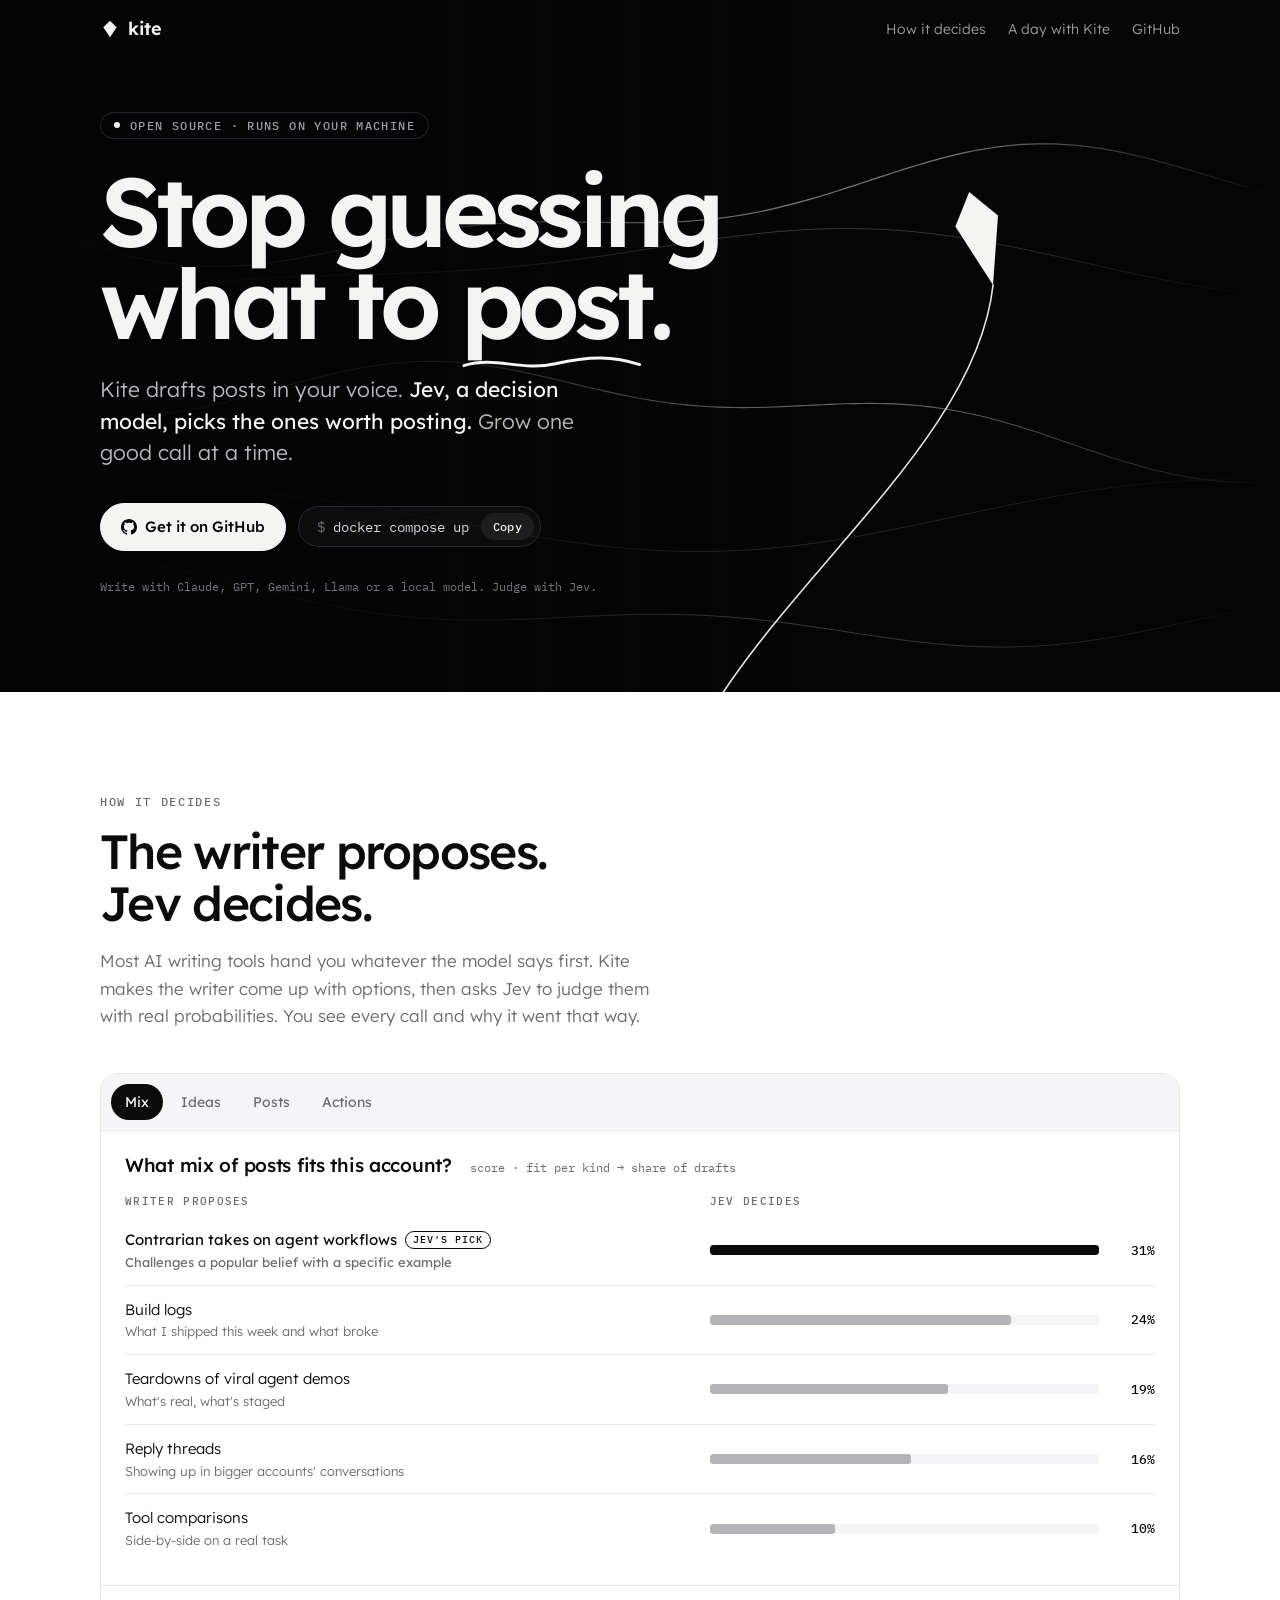
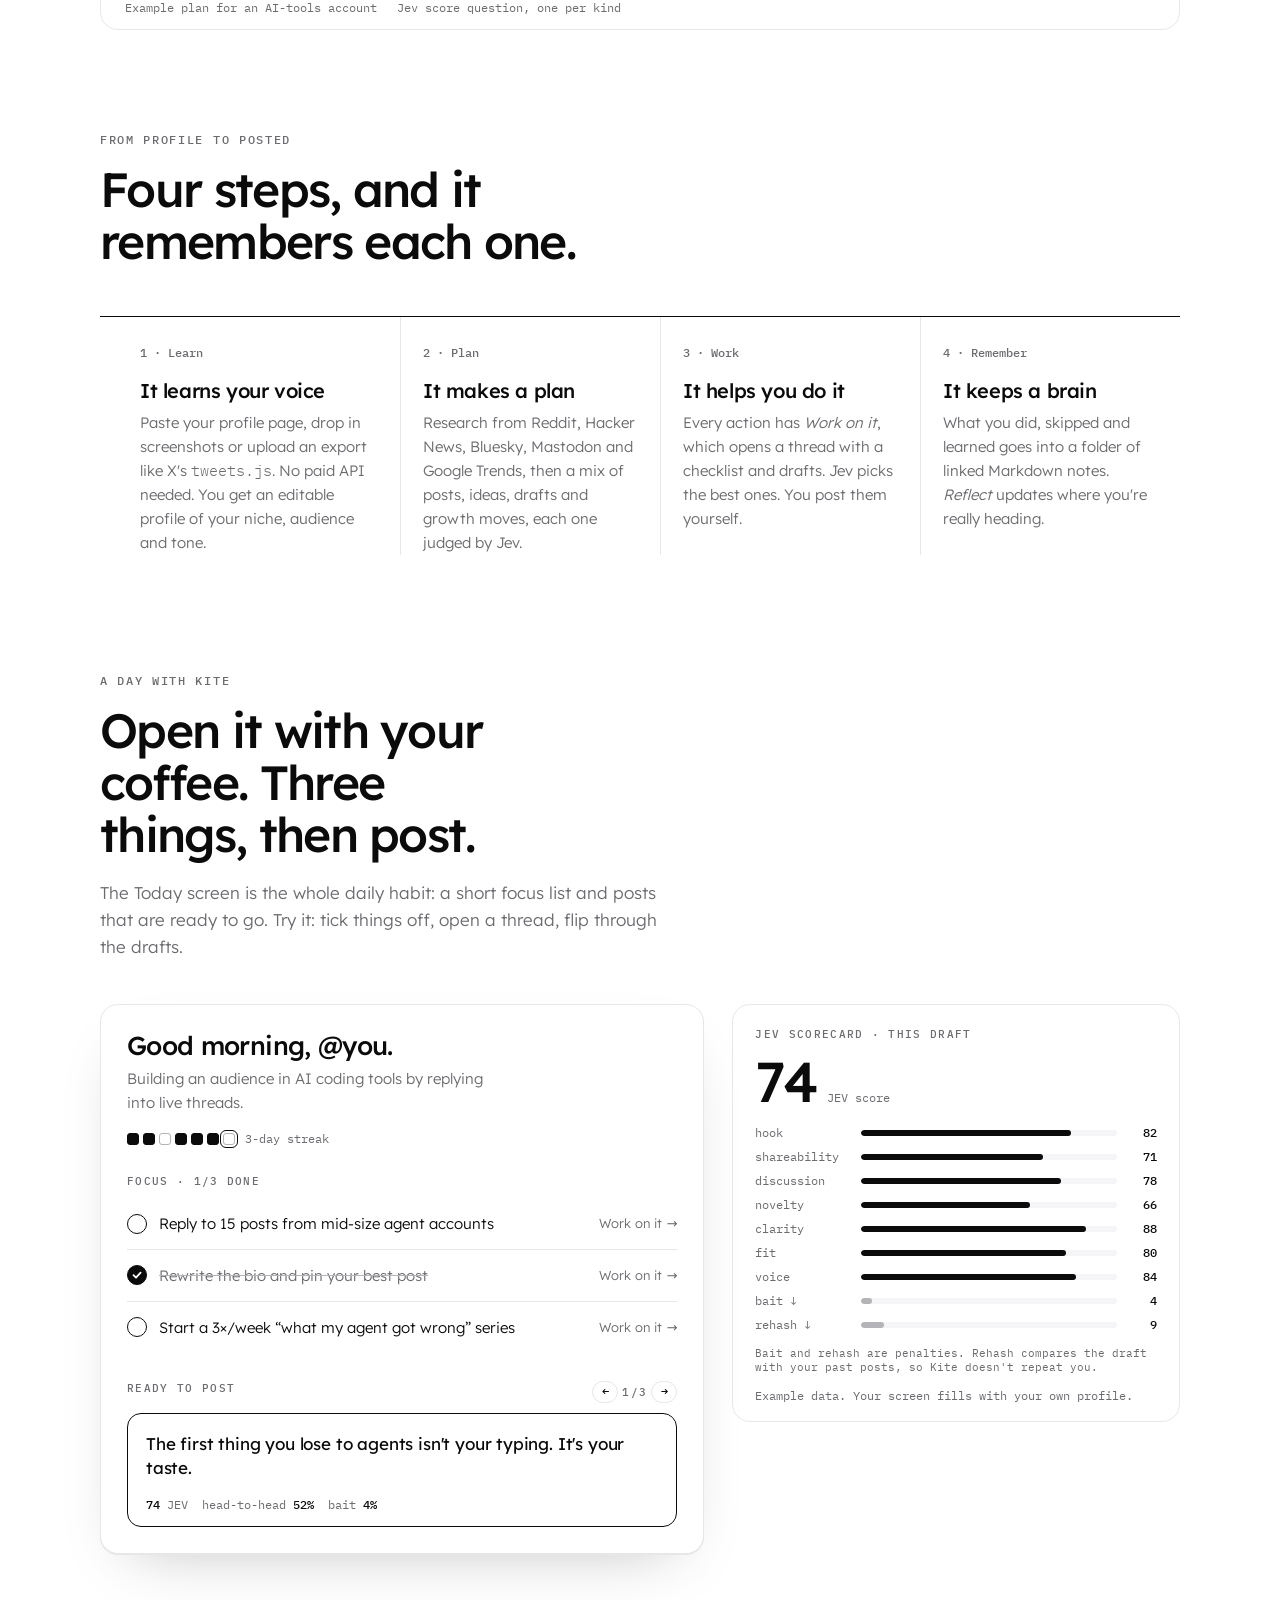
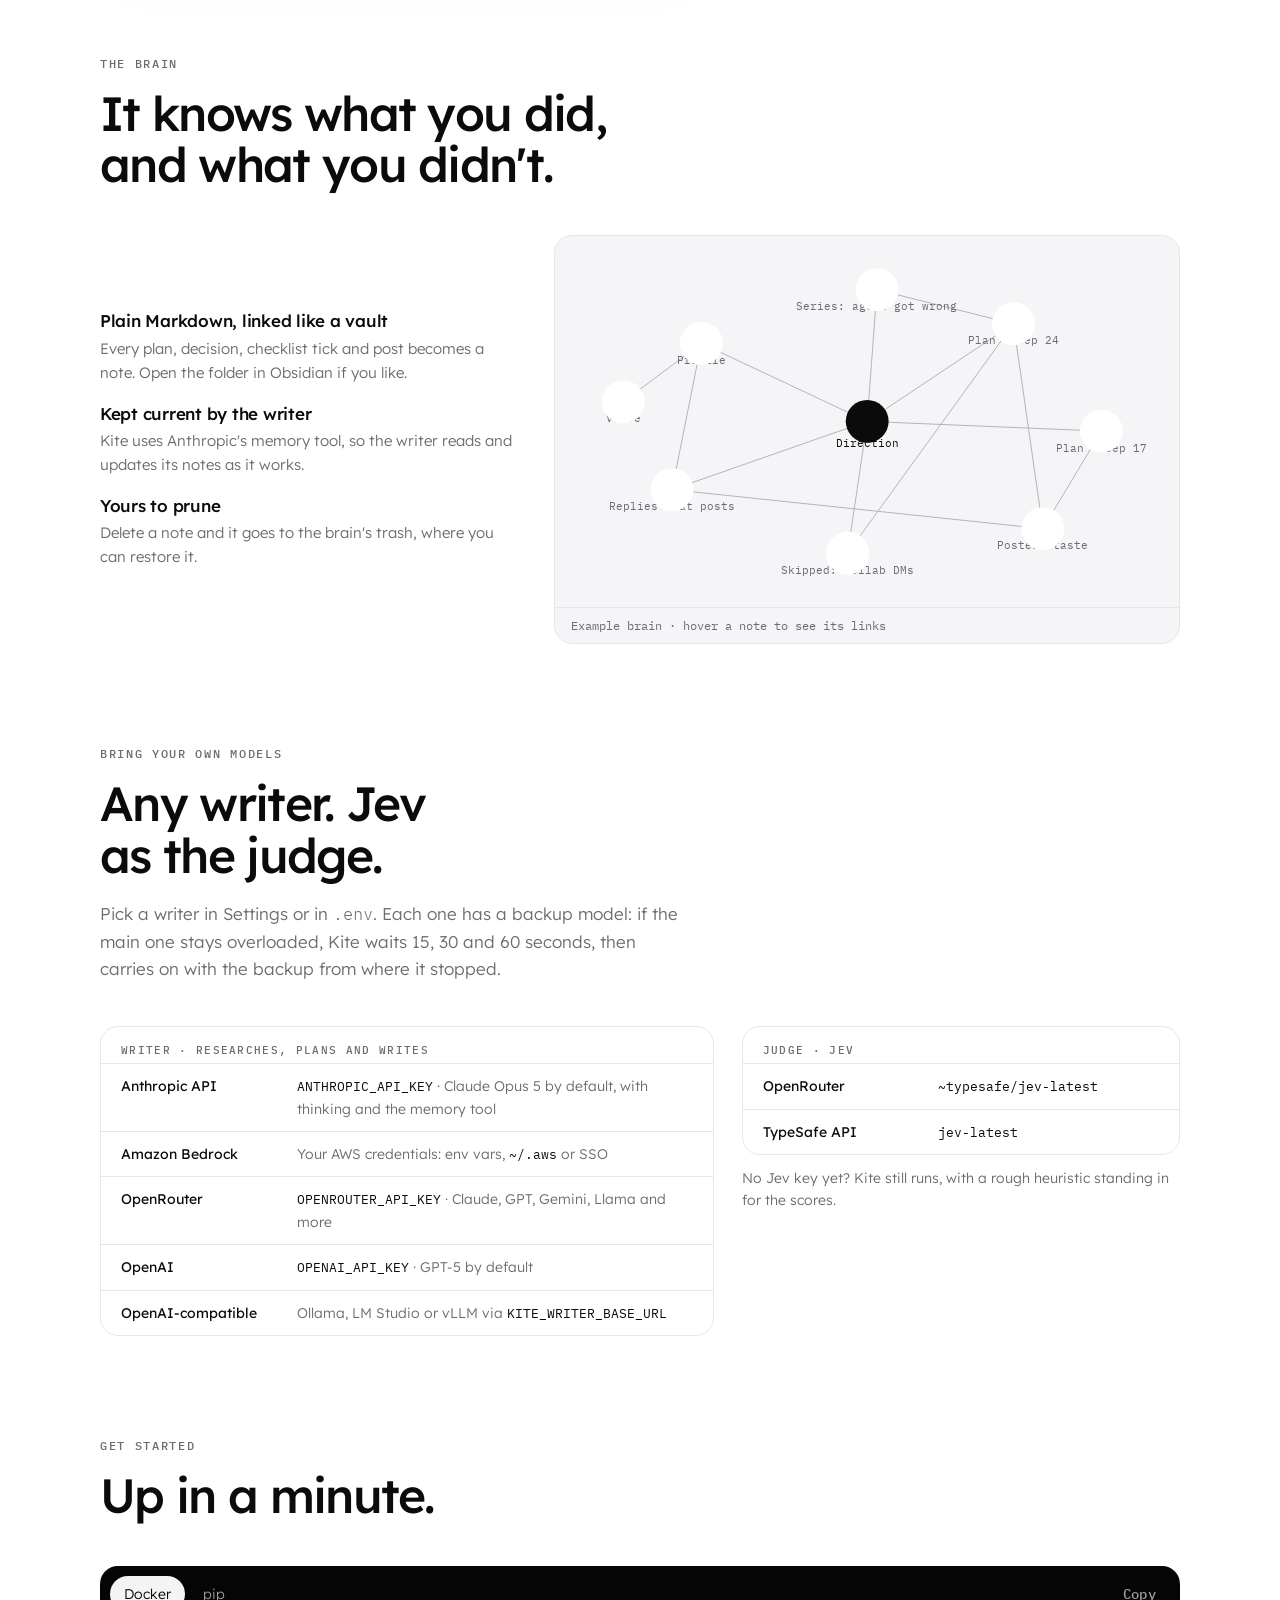
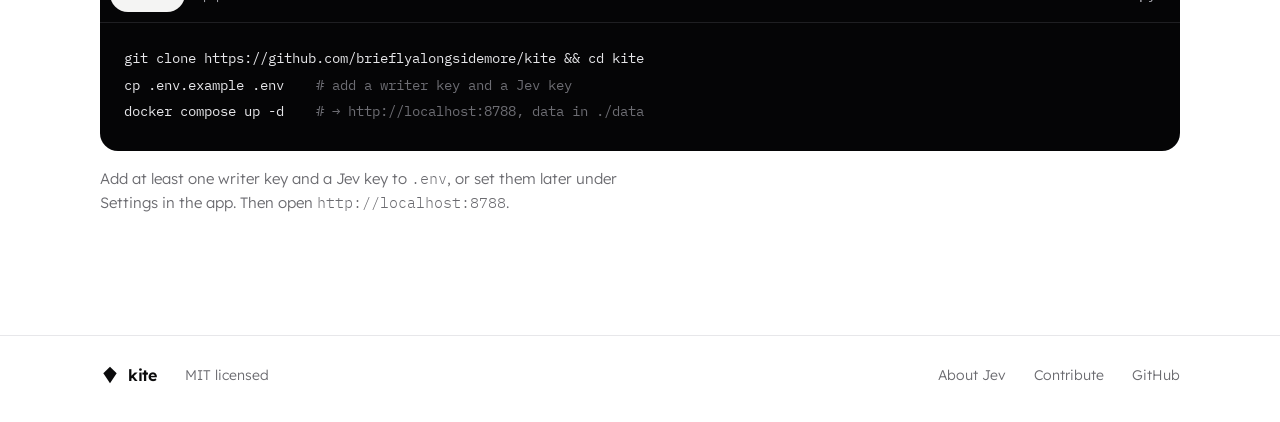
==== docs/index.html @ 03371583 "Add landing page for GitHub Pages Single static page in docs/ (served from main /docs): hero, a demo" ====
<!doctype html>
<html lang="en">
<head>
<meta charset="utf-8">
<meta name="viewport" content="width=device-width, initial-scale=1, viewport-fit=cover">
<title>Kite</title>
<meta name="description" content="A local copilot for growing on social media. An LLM writes; Jev, TypeSafe's decision model, makes the calls.">
<meta property="og:title" content="Kite">
<meta property="og:description" content="Grow on social, one good call at a time. Open source, runs on your machine.">
<meta property="og:image" content="https://brieflyalongsidemore.github.io/kite/social-preview.png">
<meta property="og:url" content="https://brieflyalongsidemore.github.io/kite/">
<meta name="twitter:card" content="summary_large_image">
<link rel="icon" href="data:image/svg+xml,%3Csvg xmlns='http://www.w3.org/2000/svg' viewBox='0 0 24 24'%3E%3Cpath d='M12 2 20 10 12 22 4 10Z' fill='black'/%3E%3C/svg%3E">
<link rel="preconnect" href="https://fonts.googleapis.com">
<link rel="preconnect" href="https://fonts.gstatic.com" crossorigin>
<link rel="stylesheet" href="https://fonts.googleapis.com/css2?family=Lexend:wght@300;400;500;600&family=IBM+Plex+Mono:wght@400;500&display=swap">
<style>
:root {
  color-scheme: light;
  --bg: #ffffff; --fg: #0b0b0c; --dim: #6b6b70; --faint: #b3b3b8; --soft: #e7e7ea; --wash: #f5f5f7;
  --ink: #050506; --paper: #f4f4f3; --paper-dim: #9d9da3;
  --display: "Lexend", ui-sans-serif, system-ui, -apple-system, "Segoe UI", sans-serif;
  --body: "Lexend", ui-sans-serif, system-ui, -apple-system, "Segoe UI", sans-serif;
  --mono: "IBM Plex Mono", ui-monospace, "SF Mono", Menlo, Consolas, monospace;
  --wrap: 1120px;
}
@media (prefers-color-scheme: dark) {
  :root:not([data-theme="light"]) { color-scheme: dark; --bg: #0b0b0c; --fg: #f3f3f2; --dim: #9b9ba0; --faint: #55555a; --soft: #232326; --wash: #141416; }
}
:root[data-theme="dark"] { color-scheme: dark; --bg: #0b0b0c; --fg: #f3f3f2; --dim: #9b9ba0; --faint: #55555a; --soft: #232326; --wash: #141416; }

* { box-sizing: border-box; }
html { scroll-behavior: smooth; }
body { margin: 0; background: var(--bg); color: var(--fg); font: 300 16px/1.6 var(--body); -webkit-font-smoothing: antialiased; }
img { max-width: 100%; }
a { color: inherit; }
button { font: inherit; color: inherit; }
::selection { background: var(--fg); color: var(--bg); }
:focus-visible { outline: 2px solid currentColor; outline-offset: 3px; border-radius: 4px; }
.wrap { max-width: var(--wrap); margin: 0 auto; padding-inline: 20px; }
.mono { font-family: var(--mono); }

/* ---------- hero (always ink, like the banner) ---------- */
.hero { position: relative; background: var(--ink); color: var(--paper); overflow: hidden; isolation: isolate; }
.hero canvas { position: absolute; inset: 0; width: 100%; height: 100%; z-index: -1; }
.nav { display: flex; align-items: center; gap: 24px; padding-block: calc(18px + env(safe-area-inset-top, 0px)) 18px; }
.mark { display: inline-flex; align-items: center; gap: 8px; font: 600 18px/1 var(--display); letter-spacing: -0.02em; text-decoration: none; }
.mark svg { width: 20px; height: 20px; }
.nav-links { display: flex; gap: 22px; margin-left: auto; font-size: 14px; }
.nav-links a { text-decoration: none; color: var(--paper-dim); transition: color .15s; }
.nav-links a:hover { color: var(--paper); }
.hero-grid { max-width: 700px; padding-block: 52px 96px; }
.kicker { display: inline-flex; align-items: center; gap: 10px; font: 500 11.5px/1 var(--mono); letter-spacing: .12em; text-transform: uppercase; color: var(--paper-dim); border: 1px solid #27272b; border-radius: 999px; padding: 7px 13px; }
.kicker i { width: 6px; height: 6px; border-radius: 50%; background: var(--paper); }
.headline { font: 600 clamp(54px, 7.6vw, 104px)/0.94 var(--display); letter-spacing: -0.052em; margin: 26px 0 0; text-wrap: balance; }
.headline em { font-style: normal; position: relative; white-space: nowrap; }
.headline em svg { position: absolute; left: 0; bottom: -0.1em; width: calc(100% - .28em); height: .2em; overflow: visible; }
.headline em path { fill: none; stroke: var(--paper); stroke-width: 3; stroke-linecap: round; stroke-dasharray: 1; stroke-dashoffset: 1; animation: draw 1.1s .5s cubic-bezier(.6,0,.2,1) forwards; }
@keyframes draw { to { stroke-dashoffset: 0; } }
.sub { font: 300 clamp(18px, 2vw, 21px)/1.5 var(--display); color: #b9b9be; max-width: 40ch; margin: 26px 0 0; }
.sub b { color: var(--paper); font-weight: 400; }
.proof { margin: 26px 0 0; font: 400 12px/1.6 var(--mono); color: #75757b; }

.actions { display: flex; flex-wrap: wrap; gap: 12px; margin-top: 34px; align-items: center; }
.pill { display: inline-flex; align-items: center; gap: 8px; border-radius: 999px; padding: 11px 20px; font-weight: 500; font-size: 15px; text-decoration: none; border: 1px solid var(--paper); background: var(--paper); color: var(--ink); transition: transform .12s; }
.pill:hover { transform: translateY(-1px); }
.pill svg { width: 16px; height: 16px; }
.cmd { display: inline-flex; align-items: center; gap: 12px; border: 1px solid #2c2c30; border-radius: 999px; padding: 6px 6px 6px 18px; font: 400 14px var(--mono); color: #d8d8dc; background: rgba(255,255,255,.03); }
.cmd b { color: #6f6f75; font-weight: 400; }
.copy { border: 0; border-radius: 999px; padding: 6px 12px; font: 500 12px var(--mono); cursor: pointer; background: #1d1d20; color: var(--paper); letter-spacing: .02em; }
.copy:hover { background: #2a2a2e; }

/* ---------- sections ---------- */
section.s { padding-block: 104px 0; }
.eyebrow { font: 500 12px/1 var(--mono); text-transform: uppercase; letter-spacing: .14em; color: var(--dim); margin: 0 0 18px; }
h2 { font: 500 clamp(30px, 4.4vw, 48px)/1.08 var(--display); letter-spacing: -0.035em; margin: 0; text-wrap: balance; max-width: 18ch; }
.intro { color: var(--dim); max-width: 58ch; margin: 18px 0 0; font-size: 17px; }

/* engine: writer proposes / jev decides */
.engine { margin-top: 44px; border: 1px solid var(--soft); border-radius: 18px; overflow: hidden; }
.steps { display: flex; gap: 4px; padding: 10px; border-bottom: 1px solid var(--soft); flex-wrap: wrap; background: var(--wash); }
.steps button { border: 0; background: none; padding: 7px 14px; border-radius: 999px; cursor: pointer; color: var(--dim); font-size: 14px; font-weight: 400; }
.steps button:hover { color: var(--fg); }
.steps button[aria-selected="true"] { background: var(--fg); color: var(--bg); }
.engine-body { display: grid; grid-template-columns: 1fr; }
.engine-q { padding: 22px 24px 4px; display: flex; flex-wrap: wrap; gap: 8px 18px; align-items: baseline; }
.engine-q strong { font: 500 19px/1.3 var(--display); letter-spacing: -0.015em; }
.engine-q span { font: 400 12px var(--mono); color: var(--dim); }
.cols { display: grid; grid-template-columns: minmax(0, 1.25fr) minmax(0, 1fr); gap: 0 28px; padding: 12px 24px 8px; font: 500 11px var(--mono); text-transform: uppercase; letter-spacing: .12em; color: var(--dim); }
.rows { padding: 0 24px 22px; }
.r { display: grid; grid-template-columns: minmax(0, 1.25fr) minmax(0, 1fr); gap: 6px 28px; align-items: center; padding: 13px 0; border-top: 1px solid var(--soft); }
.r:first-child { border-top: 0; }
.r .t { font-size: 15px; line-height: 1.45; }
.r .t small { display: block; color: var(--dim); font-size: 13px; margin-top: 2px; }
.bar { display: flex; align-items: center; gap: 12px; }
.track { flex: 1; height: 10px; border-radius: 3px; background: var(--wash); position: relative; overflow: hidden; }
.fill { position: absolute; inset: 0 auto 0 0; border-radius: 3px; background: var(--faint); transition: width .7s cubic-bezier(.2,.8,.2,1); }
.r.top .fill { background: var(--fg); }
.r.top .t { font-weight: 400; }
.pct { font: 500 13px var(--mono); width: 44px; text-align: right; font-variant-numeric: tabular-nums; }
.pick { display: inline-block; font: 500 10px/1 var(--mono); letter-spacing: .1em; text-transform: uppercase; border: 1px solid var(--fg); border-radius: 999px; padding: 3px 7px; margin-left: 8px; vertical-align: 2px; }
.engine-foot { padding: 14px 24px; border-top: 1px solid var(--soft); font: 400 12px var(--mono); color: var(--dim); display: flex; flex-wrap: wrap; gap: 6px 20px; }

/* how it works */
.how { margin-top: 48px; display: grid; grid-template-columns: repeat(4, minmax(0, 1fr)); gap: 0; border-top: 1px solid var(--fg); }
.how li { list-style: none; padding: 22px 22px 0 0; }
.how li + li { padding-left: 22px; border-left: 1px solid var(--soft); }
.how .n { font: 500 12px var(--mono); color: var(--dim); }
.how h3 { font: 500 20px/1.25 var(--display); letter-spacing: -0.02em; margin: 14px 0 8px; }
.how p { margin: 0; color: var(--dim); font-size: 15px; }
.how ol { padding: 0; margin: 0; display: contents; }

/* today demo */
.demo-grid { margin-top: 44px; display: grid; grid-template-columns: minmax(0, 1.35fr) minmax(0, 1fr); gap: 28px; align-items: start; }
.app { border: 1px solid var(--soft); border-radius: 18px; padding: 26px; background: var(--bg); box-shadow: 0 1px 0 var(--soft), 0 24px 60px -32px rgba(0,0,0,.28); }
.app-top { display: flex; justify-content: space-between; align-items: flex-start; gap: 16px; flex-wrap: wrap; }
.app h3 { font: 500 26px/1.15 var(--display); letter-spacing: -0.025em; margin: 0; }
.app .dir { color: var(--dim); margin: 6px 0 0; font-size: 15px; max-width: 42ch; }
.streak { display: flex; align-items: center; gap: 10px; font: 400 12px var(--mono); color: var(--dim); }
.days { display: flex; gap: 4px; }
.days i { width: 12px; height: 12px; border-radius: 3px; border: 1px solid var(--faint); display: block; transition: background .3s, border-color .3s; }
.days i.on { background: var(--fg); border-color: var(--fg); }
.days i.today { outline: 1px solid var(--fg); outline-offset: 2px; }
.label { font: 500 11px var(--mono); text-transform: uppercase; letter-spacing: .12em; color: var(--dim); margin: 28px 0 10px; display: flex; justify-content: space-between; gap: 12px; }
.focus { list-style: none; margin: 0; padding: 0; }
.focus li { border-top: 1px solid var(--soft); }
.focus li:first-child { border-top: 0; }
.fi { display: flex; align-items: center; gap: 12px; padding: 11px 0; }
.check { width: 20px; height: 20px; border-radius: 50%; border: 1.5px solid var(--fg); background: none; cursor: pointer; flex: none; display: grid; place-items: center; padding: 0; }
.check svg { width: 12px; height: 12px; opacity: 0; }
li.done .check { background: var(--fg); }
li.done .check svg { opacity: 1; color: var(--bg); }
li.done .ft { color: var(--dim); text-decoration: line-through; text-decoration-color: var(--faint); }
.ft { flex: 1; font-size: 15px; line-height: 1.4; }
.work { border: 0; background: none; color: var(--dim); font-size: 13px; cursor: pointer; white-space: nowrap; padding: 4px 0; }
.work:hover { color: var(--fg); }
.thread { margin: 0 0 14px 32px; padding: 14px 16px; background: var(--wash); border-radius: 12px; font-size: 14px; }
.thread p { margin: 0 0 8px; color: var(--dim); }
.thread ol { margin: 0; padding-left: 18px; }
.thread li { border: 0; padding: 2px 0; }
.post { border: 1px solid var(--fg); border-radius: 14px; padding: 18px 18px 14px; }
.post p { margin: 0; font: 400 17px/1.45 var(--display); letter-spacing: -0.01em; min-height: 3em; }
.post .meta { margin-top: 14px; font: 400 12px var(--mono); color: var(--dim); display: flex; flex-wrap: wrap; gap: 4px 14px; }
.post .meta b { color: var(--fg); font-weight: 500; }
.pager { display: inline-flex; align-items: center; gap: 4px; }
.pager button { border: 1px solid var(--soft); background: none; border-radius: 999px; width: 26px; height: 22px; cursor: pointer; font-size: 12px; line-height: 1; color: var(--fg); }
.pager button:hover { border-color: var(--fg); }

.scorecard { border: 1px solid var(--soft); border-radius: 18px; padding: 22px 22px 18px; }
.scorecard h4 { margin: 0; font: 500 11px var(--mono); text-transform: uppercase; letter-spacing: .12em; color: var(--dim); }
.big { display: flex; align-items: baseline; gap: 10px; margin: 12px 0 4px; }
.big strong { font: 500 56px/1 var(--display); letter-spacing: -0.04em; font-variant-numeric: tabular-nums; }
.big span { font: 400 12px var(--mono); color: var(--dim); }
.metrics { list-style: none; margin: 16px 0 0; padding: 0; display: grid; gap: 9px; }
.metrics li { display: grid; grid-template-columns: 96px minmax(0, 1fr) 30px; gap: 10px; align-items: center; font: 400 12px var(--mono); }
.metrics li span:first-child { color: var(--dim); }
.metrics .track { height: 6px; }
.metrics .fill { background: var(--fg); }
.metrics li.inv .fill { background: var(--faint); }
.metrics li b { font-weight: 500; text-align: right; font-variant-numeric: tabular-nums; }
.note { font: 400 11px var(--mono); color: var(--dim); margin: 14px 0 0; }
.example { font: 400 12px var(--mono); color: var(--dim); margin: 14px 0 0; }

/* brain */
.brain { margin-top: 44px; display: grid; grid-template-columns: minmax(0, 1fr) minmax(0, 1.5fr); gap: 36px; align-items: center; }
.brain dl { margin: 0; display: grid; gap: 18px; }
.brain dt { font: 500 17px/1.3 var(--display); letter-spacing: -0.015em; }
.brain dd { margin: 4px 0 0; color: var(--dim); font-size: 15px; }
.graph { border: 1px solid var(--soft); border-radius: 18px; background: var(--wash); overflow: hidden; }
.graph svg { display: block; width: 100%; height: auto; }
.graph line { stroke: var(--faint); stroke-width: 1; transition: stroke .2s; }
.graph line.hot { stroke: var(--fg); }
.graph circle { fill: var(--bg); stroke: var(--fg); stroke-width: 1.5; transition: fill .2s; }
.graph g.node { cursor: default; }
.graph g.node.core circle { fill: var(--fg); }
.graph g.node.hot circle { fill: var(--fg); }
.graph text { fill: var(--dim); font: 400 11px var(--mono); transition: fill .2s; }
.graph g.node.hot text, .graph g.node.core text { fill: var(--fg); }
.graph-cap { padding: 10px 16px; border-top: 1px solid var(--soft); font: 400 12px var(--mono); color: var(--dim); }

/* providers */
.prov { margin-top: 44px; display: grid; grid-template-columns: minmax(0, 1.4fr) minmax(0, 1fr); gap: 28px; }
.table { border: 1px solid var(--soft); border-radius: 18px; overflow-x: auto; }
.table table { width: 100%; border-collapse: collapse; font-size: 14px; min-width: 460px; }
.table caption { text-align: left; padding: 16px 20px 6px; font: 500 11px var(--mono); text-transform: uppercase; letter-spacing: .12em; color: var(--dim); }
.table th, .table td { text-align: left; padding: 11px 20px; border-top: 1px solid var(--soft); vertical-align: top; }
.table th { font-weight: 400; white-space: nowrap; }
.table td { color: var(--dim); }
.table code { font: 400 12.5px var(--mono); color: var(--fg); }
.fallback { margin: 12px 0 0; color: var(--dim); font-size: 14px; }


/* start */
.start { margin-top: 44px; border-radius: 18px; background: var(--ink); color: var(--paper); overflow: hidden; }
.start-tabs { display: flex; gap: 4px; padding: 10px; border-bottom: 1px solid #1f1f22; }
.start-tabs button { border: 0; background: none; color: var(--paper-dim); padding: 7px 14px; border-radius: 999px; cursor: pointer; font-size: 14px; }
.start-tabs button[aria-selected="true"] { background: var(--paper); color: var(--ink); }
.start-tabs .copy { margin-left: auto; }
.start pre { margin: 0; padding: 22px 24px 26px; overflow-x: auto; font: 400 14px/1.9 var(--mono); color: #e6e6e9; }
.start pre .c { color: #6d6d73; }
.start-note { margin: 16px 0 0; color: var(--dim); font-size: 15px; max-width: 62ch; }

footer { margin-top: 120px; border-top: 1px solid var(--soft); }
.foot { display: flex; flex-wrap: wrap; gap: 12px 28px; align-items: center; padding-block: 28px calc(36px + env(safe-area-inset-bottom, 0px)); font-size: 14px; color: var(--dim); }
.foot .mark { color: var(--fg); font-size: 16px; }
.foot a { text-decoration: none; }
.foot a:hover { color: var(--fg); }
.foot .sp { flex: 1; }

@media (max-width: 900px) {
  .demo-grid, .brain, .prov { grid-template-columns: 1fr; }
  .how { grid-template-columns: 1fr 1fr; }
  .how li:nth-child(3) { padding-left: 0; border-left: 0; }
  .how li { padding-bottom: 22px; }
}
@media (max-width: 640px) {
  .kicker { font-size: 10.5px; letter-spacing: .1em; }
  .nav-links a:not(.gh) { display: none; }
  .hero-grid { padding-block: 36px 64px; }
  section.s { padding-block: 80px 0; }
  .how { grid-template-columns: 1fr; }
  .how li + li { padding-left: 0; border-left: 0; border-top: 1px solid var(--soft); }
  .how li { padding: 20px 0; }
  .cols { display: none; }
  .r { grid-template-columns: 1fr; }
  .engine-q, .rows { padding-inline: 18px; }
  .app { padding: 20px; }
  .thread { margin-left: 0; }
  .cmd { font-size: 13px; }
}
@media (prefers-reduced-motion: reduce) {
  html { scroll-behavior: auto; }
  .fill, .days i, .pill { transition: none; }
  .headline em path { animation: none; stroke-dashoffset: 0; }
}
</style>
</head>
<body>

<header class="hero">
  <canvas id="wind" aria-hidden="true"></canvas>
  <div class="wrap">
    <nav class="nav" aria-label="Site">
      <a class="mark" href="#top" id="top">
        <svg viewBox="0 0 24 24" aria-hidden="true"><path d="M12 2 20 10 12 22 4 10Z" fill="currentColor"/></svg>kite
      </a>
      <div class="nav-links">
        <a href="#engine">How it decides</a>
        <a href="#today">A day with Kite</a>
        <a class="gh" href="https://github.com/brieflyalongsidemore/kite">GitHub</a>
      </div>
    </nav>
    <div class="hero-grid">
    <div class="hero-copy">
      <span class="kicker"><i></i>Open source · runs on your machine</span>
      <h1 class="headline">Stop guessing what to <em>post.<svg viewBox="0 0 200 20" preserveAspectRatio="none" aria-hidden="true"><path pathLength="1" d="M3 13 C 38 3, 66 19, 104 11 S 168 3, 197 12"/></svg></em></h1>
      <p class="sub">Kite drafts posts in your voice. <b>Jev, a decision model, picks the ones worth posting.</b> Grow one good call at a time.</p>
      <div class="actions">
        <a class="pill" href="https://github.com/brieflyalongsidemore/kite">
          <svg viewBox="0 0 16 16" aria-hidden="true"><path fill="currentColor" d="M8 0C3.58 0 0 3.58 0 8c0 3.54 2.29 6.53 5.47 7.59.4.07.55-.17.55-.38 0-.19-.01-.82-.01-1.49-2.01.37-2.53-.49-2.69-.94-.09-.23-.48-.94-.82-1.13-.28-.15-.68-.52-.01-.53.63-.01 1.08.58 1.23.82.72 1.21 1.87.87 2.33.66.07-.52.28-.87.51-1.07-1.78-.2-3.64-.89-3.64-3.95 0-.87.31-1.59.82-2.15-.08-.2-.36-1.02.08-2.12 0 0 .67-.21 2.2.82.64-.18 1.32-.27 2-.27s1.36.09 2 .27c1.53-1.04 2.2-.82 2.2-.82.44 1.1.16 1.92.08 2.12.51.56.82 1.27.82 2.15 0 3.07-1.87 3.75-3.65 3.95.29.25.54.73.54 1.48 0 1.07-.01 1.93-.01 2.2 0 .21.15.46.55.38A8.01 8.01 0 0 0 16 8c0-4.42-3.58-8-8-8Z"/></svg>
          Get it on GitHub
        </a>
        <span class="cmd"><span><b>$</b> docker compose up</span><button class="copy" type="button" data-copy="git clone https://github.com/brieflyalongsidemore/kite &amp;&amp; cd kite &amp;&amp; cp .env.example .env &amp;&amp; docker compose up -d">Copy</button></span>
      </div>
      <p class="proof">Write with Claude, GPT, Gemini, Llama or a local model. Judge with Jev.</p>
    </div>

    </div>
  </div>
</header>

<main>
  <!-- ENGINE -->
  <section class="s" id="engine" aria-labelledby="engine-h">
    <div class="wrap">
      <p class="eyebrow">How it decides</p>
      <h2 id="engine-h">The writer proposes. Jev decides.</h2>
      <p class="intro">Most AI writing tools hand you whatever the model says first. Kite makes the writer come up with options, then asks Jev to judge them with real probabilities. You see every call and why it went that way.</p>

      <div class="engine">
        <div class="steps" role="tablist" aria-label="Planning steps">
          <button role="tab" id="st-mix" aria-selected="true" data-step="mix">Mix</button>
          <button role="tab" id="st-ideas" aria-selected="false" data-step="ideas">Ideas</button>
          <button role="tab" id="st-posts" aria-selected="false" data-step="posts">Posts</button>
          <button role="tab" id="st-actions" aria-selected="false" data-step="actions">Actions</button>
        </div>
        <div class="engine-body" role="tabpanel" id="engine-panel" aria-live="polite">
          <div class="engine-q"><strong id="eq"></strong><span id="eqt"></span></div>
          <div class="cols" aria-hidden="true"><span>Writer proposes</span><span>Jev decides</span></div>
          <div class="rows" id="erows"></div>
        </div>
        <div class="engine-foot"><span>Example plan for an AI-tools account</span><span id="efoot"></span></div>
      </div>
    </div>
  </section>

  <!-- HOW -->
  <section class="s" aria-labelledby="how-h">
    <div class="wrap">
      <p class="eyebrow">From profile to posted</p>
      <h2 id="how-h">Four steps, and it remembers each one.</h2>
      <ol class="how">
        <li><span class="n">1 · Learn</span><h3>It learns your voice</h3><p>Paste your profile page, drop in screenshots or upload an export like X's <span class="mono">tweets.js</span>. No paid API needed. You get an editable profile of your niche, audience and tone.</p></li>
        <li><span class="n">2 · Plan</span><h3>It makes a plan</h3><p>Research from Reddit, Hacker News, Bluesky, Mastodon and Google Trends, then a mix of posts, ideas, drafts and growth moves, each one judged by Jev.</p></li>
        <li><span class="n">3 · Work</span><h3>It helps you do it</h3><p>Every action has <em>Work on it</em>, which opens a thread with a checklist and drafts. Jev picks the best ones. You post them yourself.</p></li>
        <li><span class="n">4 · Remember</span><h3>It keeps a brain</h3><p>What you did, skipped and learned goes into a folder of linked Markdown notes. <em>Reflect</em> updates where you're really heading.</p></li>
      </ol>
    </div>
  </section>

  <!-- TODAY -->
  <section class="s" id="today" aria-labelledby="today-h">
    <div class="wrap">
      <p class="eyebrow">A day with Kite</p>
      <h2 id="today-h">Open it with your coffee. Three things, then post.</h2>
      <p class="intro">The Today screen is the whole daily habit: a short focus list and posts that are ready to go. Try it: tick things off, open a thread, flip through the drafts.</p>

      <div class="demo-grid">
        <div class="app" aria-label="Example of the Today screen">
          <div class="app-top">
            <div>
              <h3>Good morning, @you.</h3>
              <p class="dir">Building an audience in AI coding tools by replying into live threads.</p>
            </div>
            <div class="streak"><div class="days" id="days" aria-hidden="true"></div><span id="streakTxt">5-day streak</span></div>
          </div>

          <div class="label"><span id="focusLbl">Focus · 1/3 done</span></div>
          <ul class="focus" id="focus"></ul>

          <div class="label"><span>Ready to post</span>
            <span class="pager"><button type="button" id="prev" aria-label="Previous draft">←</button><span id="pg">1/3</span><button type="button" id="next" aria-label="Next draft">→</button></span>
          </div>
          <div class="post"><p id="draft"></p><div class="meta" id="dmeta"></div></div>
        </div>

        <aside class="scorecard" aria-label="Jev scorecard for this draft">
          <h4>Jev scorecard · this draft</h4>
          <div class="big"><strong id="jev">74</strong><span>JEV score</span></div>
          <ul class="metrics" id="metrics"></ul>
          <p class="note">Bait and rehash are penalties. Rehash compares the draft with your past posts, so Kite doesn't repeat you.</p>
          <p class="example">Example data. Your screen fills with your own profile.</p>
        </aside>
      </div>
    </div>
  </section>

  <!-- BRAIN -->
  <section class="s" aria-labelledby="brain-h">
    <div class="wrap">
      <p class="eyebrow">The brain</p>
      <h2 id="brain-h">It knows what you did, and what you didn't.</h2>
      <div class="brain">
        <dl>
          <div><dt>Plain Markdown, linked like a vault</dt><dd>Every plan, decision, checklist tick and post becomes a note. Open the folder in Obsidian if you like.</dd></div>
          <div><dt>Kept current by the writer</dt><dd>Kite uses Anthropic's memory tool, so the writer reads and updates its notes as it works.</dd></div>
          <div><dt>Yours to prune</dt><dd>Delete a note and it goes to the brain's trash, where you can restore it.</dd></div>
        </dl>
        <figure class="graph" style="margin:0">
          <svg id="graph" viewBox="0 0 640 380" role="img" aria-label="Example brain graph: Direction linked to Profile, plans, posts, skipped actions and lessons"></svg>
          <figcaption class="graph-cap">Example brain · hover a note to see its links</figcaption>
        </figure>
      </div>
    </div>
  </section>

  <!-- PROVIDERS -->
  <section class="s" aria-labelledby="prov-h">
    <div class="wrap">
      <p class="eyebrow">Bring your own models</p>
      <h2 id="prov-h">Any writer. Jev as the judge.</h2>
      <p class="intro">Pick a writer in Settings or in <span class="mono">.env</span>. Each one has a backup model: if the main one stays overloaded, Kite waits 15, 30 and 60 seconds, then carries on with the backup from where it stopped.</p>
      <div class="prov">
        <div class="table">
          <table>
            <caption>Writer · researches, plans and writes</caption>
            <tbody>
              <tr><th>Anthropic API</th><td><code>ANTHROPIC_API_KEY</code> · Claude Opus 5 by default, with thinking and the memory tool</td></tr>
              <tr><th>Amazon Bedrock</th><td>Your AWS credentials: env vars, <code>~/.aws</code> or SSO</td></tr>
              <tr><th>OpenRouter</th><td><code>OPENROUTER_API_KEY</code> · Claude, GPT, Gemini, Llama and more</td></tr>
              <tr><th>OpenAI</th><td><code>OPENAI_API_KEY</code> · GPT-5 by default</td></tr>
              <tr><th>OpenAI-compatible</th><td>Ollama, LM Studio or vLLM via <code>KITE_WRITER_BASE_URL</code></td></tr>
            </tbody>
          </table>
        </div>
        <div>
          <div class="table">
            <table style="min-width:0">
              <caption>Judge · Jev</caption>
              <tbody>
                <tr><th>OpenRouter</th><td><code>~typesafe/jev-latest</code></td></tr>
                <tr><th>TypeSafe API</th><td><code>jev-latest</code></td></tr>
              </tbody>
            </table>
          </div>
          <p class="fallback">No Jev key yet? Kite still runs, with a rough heuristic standing in for the scores.</p>
        </div>
      </div>
    </div>
  </section>


  <!-- START -->
  <section class="s" aria-labelledby="start-h">
    <div class="wrap">
      <p class="eyebrow">Get started</p>
      <h2 id="start-h">Up in a minute.</h2>
      <div class="start">
        <div class="start-tabs" role="tablist" aria-label="Install method">
          <button role="tab" id="t-docker" aria-selected="true" data-t="docker">Docker</button>
          <button role="tab" id="t-pip" aria-selected="false" data-t="pip">pip</button>
          <button class="copy" type="button" id="copyStart">Copy</button>
        </div>
        <pre id="startCode"></pre>
      </div>
      <p class="start-note">Add at least one writer key and a Jev key to <span class="mono">.env</span>, or set them later under Settings in the app. Then open <span class="mono">http://localhost:8788</span>.</p>
    </div>
  </section>
</main>

<footer>
  <div class="wrap foot">
    <span class="mark"><svg viewBox="0 0 24 24" aria-hidden="true"><path d="M12 2 20 10 12 22 4 10Z" fill="currentColor"/></svg>kite</span>
    <span>MIT licensed</span>
    <span class="sp"></span>
    <a href="https://openrouter.ai/docs/guides/community/jev">About Jev</a>
    <a href="https://github.com/brieflyalongsidemore/kite/blob/main/CONTRIBUTING.md">Contribute</a>
    <a href="https://github.com/brieflyalongsidemore/kite">GitHub</a>
  </div>
</footer>

<script>
(() => {
  const reduce = matchMedia("(prefers-reduced-motion: reduce)").matches;

  /* ---------- copy buttons ---------- */
  async function copy(btn, text) {
    try { await navigator.clipboard.writeText(text); btn.textContent = "Copied"; }
    catch { btn.textContent = "Select it"; }
    setTimeout(() => { btn.textContent = "Copy"; }, 1600);
  }
  document.querySelectorAll("[data-copy]").forEach(b => b.addEventListener("click", () => copy(b, b.dataset.copy)));

  /* ---------- hero wind ---------- */
  const cv = document.getElementById("wind"), ctx = cv.getContext("2d");
  let W = 0, H = 0, dpr = 1, t = 0, running = true, px = null, py = null, kx = 0, ky = 0;
  const strands = [
    { y: .30, a: 46, f: .0042, s: .22, p: 0,   a2: 18, f2: .011, w: 1.2, o: .55 },
    { y: .40, a: 38, f: .0036, s: .18, p: 1.7, a2: 12, f2: .009, w: .8,  o: .30 },
    { y: .62, a: 52, f: .0031, s: .15, p: 3.1, a2: 16, f2: .012, w: 1.1, o: .45 },
    { y: .74, a: 30, f: .0047, s: .26, p: 4.4, a2: 10, f2: .008, w: .7,  o: .22 },
    { y: .86, a: 40, f: .0028, s: .12, p: 5.2, a2: 14, f2: .010, w: .9,  o: .28 },
  ];
  function size() {
    dpr = Math.min(devicePixelRatio || 1, 2);
    W = cv.clientWidth; H = cv.clientHeight;
    cv.width = W * dpr; cv.height = H * dpr;
    ctx.setTransform(dpr, 0, 0, dpr, 0, 0);
  }
  function kiteBase() {
    return W < 700 ? { x: W * .86, y: 70, s: .55 } : { x: W * .76, y: H * .32, s: 1 };
  }
  function draw() {
    ctx.clearRect(0, 0, W, H);
    for (const s of strands) {
      const g = ctx.createLinearGradient(0, 0, W, 0);
      g.addColorStop(0, "rgba(255,255,255,0)");
      g.addColorStop(.35, `rgba(255,255,255,${s.o})`);
      g.addColorStop(.75, `rgba(255,255,255,${s.o * .8})`);
      g.addColorStop(1, "rgba(255,255,255,0)");
      ctx.strokeStyle = g; ctx.lineWidth = s.w; ctx.beginPath();
      for (let x = -10; x <= W + 10; x += 8) {
        const y = s.y * H + s.a * Math.sin(x * s.f + t * s.s + s.p) + s.a2 * Math.sin(x * s.f2 - t * s.s * 1.6 + s.p * 2);
        x < 0 ? ctx.moveTo(x, y) : ctx.lineTo(x, y);
      }
      ctx.stroke();
    }
    // keep the wind quiet behind the headline so the copy stays readable
    const narrow = W < 700, mask = ctx.createLinearGradient(0, 0, narrow ? W : W * .62, 0);
    mask.addColorStop(0, "rgba(5,5,6,.82)"); mask.addColorStop(narrow ? .72 : .55, "rgba(5,5,6,.82)"); mask.addColorStop(1, "rgba(5,5,6,0)");
    ctx.fillStyle = mask; ctx.fillRect(0, 0, W, H);
    // kite
    const b = kiteBase();
    let tx = b.x + 10 * Math.sin(t * .7), ty = b.y + 8 * Math.sin(t * 1.1 + 1);
    if (px !== null) { tx += Math.max(-36, Math.min(36, (px - b.x) * .06)); ty += Math.max(-24, Math.min(24, (py - b.y) * .06)); }
    kx += (tx - kx) * .06; ky += (ty - ky) * .06;
    const rot = -.32 + .08 * Math.sin(t * .9), sc = b.s;
    // string: from kite tail down to the lower left, riding the wind
    const tail = { x: kx + Math.sin(-rot) * 58 * sc, y: ky + Math.cos(rot) * 58 * sc };
    const ex = W < 700 ? W + 20 : W * .56, ey = H + 10;
    ctx.strokeStyle = "rgba(255,255,255,.9)"; ctx.lineWidth = 1.6; ctx.lineCap = "round"; ctx.beginPath();
    ctx.moveTo(tail.x, tail.y);
    ctx.bezierCurveTo(
      tail.x - 30 + 14 * Math.sin(t * 1.3), tail.y + (ey - tail.y) * .35,
      ex + 90 + 20 * Math.sin(t * .8 + 2), ey - (ey - tail.y) * .35,
      ex, ey);
    ctx.stroke();
    ctx.save(); ctx.translate(kx, ky); ctx.rotate(rot); ctx.scale(sc, sc);
    ctx.fillStyle = "#f4f4f3"; ctx.beginPath();
    ctx.moveTo(0, -38); ctx.lineTo(22, -8); ctx.lineTo(0, 58); ctx.lineTo(-22, -8); ctx.closePath(); ctx.fill();
    ctx.restore();
  }
  function loop() { if (!running) return; t += 1 / 60; draw(); requestAnimationFrame(loop); }
  size(); const b0 = kiteBase(); kx = b0.x; ky = b0.y;
  new ResizeObserver(() => { size(); draw(); }).observe(cv);
  const hero = document.querySelector(".hero");
  hero.addEventListener("pointermove", e => { const r = cv.getBoundingClientRect(); px = e.clientX - r.left; py = e.clientY - r.top; });
  hero.addEventListener("pointerleave", () => { px = py = null; });
  if (reduce) { draw(); }
  else {
    new IntersectionObserver(([e]) => { const was = running; running = e.isIntersecting; if (running && !was) loop(); }).observe(hero);
    loop();
  }

  /* ---------- engine ---------- */
  const steps = {
    mix: { q: "What mix of posts fits this account?", type: "score · fit per kind → share of drafts", foot: "Jev score question, one per kind",
      rows: [["Contrarian takes on agent workflows", "Challenges a popular belief with a specific example", .31],
             ["Build logs", "What I shipped this week and what broke", .24],
             ["Teardowns of viral agent demos", "What's real, what's staged", .19],
             ["Reply threads", "Showing up in bigger accounts' conversations", .16],
             ["Tool comparisons", "Side-by-side on a real task", .10]] },
    ideas: { q: "Which idea goes first?", type: "choice · interest, timing, authority, debate, freshness", foot: "Jev choice question",
      rows: [["Agents make you worse at reading code", "Hot debate this week on r/programming and HN", .41],
             ["The 9 PRs I reverted from my agent", "Your own data, nobody else has it", .27],
             ["Code review is the new job", "Strong, but you posted a close cousin in June", .19],
             ["A new open-weights model is out", "Timely, but twenty accounts already covered it", .13]] },
    posts: { q: "Which draft wins head to head?", type: "choice · after hook, voice, bait and rehash scores", foot: "Jev choice question over three finalists",
      rows: [["“The first thing you lose to agents isn't your typing. It's your taste.”", "74 JEV · bait 4%", .52],
             ["“I let an agent run my repo for a week. I reverted 9 of its 31 PRs…”", "69 JEV · bait 11%", .27],
             ["“Hot take: code review is becoming the actual job.”", "61 JEV · bait 18%", .21]] },
    actions: { q: "What should you do first?", type: "choice · impact, effort, fit, odds, risk", foot: "Jev choice question, then a score for each action",
      rows: [["Reply to 15 posts from mid-size agent accounts", "High impact, 30 minutes, fits your voice", .46],
             ["Rewrite the bio and pin your best post", "Cheap, lifts every profile visit", .29],
             ["Start a 3×/week “what my agent got wrong” series", "Big upside, needs consistency", .17],
             ["DM five builders for a collab thread", "Risky before you have reach", .08]] },
  };
  const erows = document.getElementById("erows");
  function showStep(key) {
    const s = steps[key];
    document.getElementById("eq").textContent = s.q;
    document.getElementById("eqt").textContent = s.type;
    document.getElementById("efoot").textContent = s.foot;
    const max = Math.max(...s.rows.map(r => r[2]));
    erows.innerHTML = "";
    s.rows.forEach(([title, sub, p]) => {
      const row = document.createElement("div");
      row.className = "r" + (p === max ? " top" : "");
      const t = document.createElement("div"); t.className = "t";
      t.textContent = title;
      if (p === max) { const k = document.createElement("span"); k.className = "pick"; k.textContent = "Jev's pick"; t.append(k); }
      const sm = document.createElement("small"); sm.textContent = sub; t.append(sm);
      const bar = document.createElement("div"); bar.className = "bar";
      bar.innerHTML = `<div class="track"><div class="fill" style="width:0"></div></div><span class="pct">${Math.round(p * 100)}%</span>`;
      row.append(t, bar); erows.append(row);
      requestAnimationFrame(() => requestAnimationFrame(() => { bar.querySelector(".fill").style.width = (p / max * 100) + "%"; }));
    });
    document.querySelectorAll(".steps button").forEach(b => b.setAttribute("aria-selected", String(b.dataset.step === key)));
  }
  document.querySelectorAll(".steps button").forEach(b => b.addEventListener("click", () => showStep(b.dataset.step)));
  showStep("mix");

  /* ---------- today demo ---------- */
  const focusItems = [
    { t: "Reply to 15 posts from mid-size agent accounts", done: false,
      thread: ["Search “agent” posts from the last 24 hours by accounts with 5k–50k followers", "Draft a reply for each; Jev keeps the 15 that add something", "Post, then tick them off here"] },
    { t: "Rewrite the bio and pin your best post", done: true,
      thread: ["Jev picked bio 2 of 5: “I test AI coding agents on real repos and write up what breaks.”", "Pin the “taste” post (74 JEV)"] },
    { t: "Start a 3×/week “what my agent got wrong” series", done: false,
      thread: ["Pick the days: Mon, Wed, Fri", "Kite drafts the first three from your build log", "Add the series to the brain so plans keep it going"] },
  ];
  const focus = document.getElementById("focus"), days = document.getElementById("days");
  const tick = '<svg viewBox="0 0 12 12" aria-hidden="true"><path d="M2.5 6.2 5 8.6 9.6 3.6" fill="none" stroke="currentColor" stroke-width="1.8" stroke-linecap="round" stroke-linejoin="round"/></svg>';
  function renderFocus() {
    focus.innerHTML = "";
    focusItems.forEach((it, i) => {
      const li = document.createElement("li"); if (it.done) li.className = "done";
      const row = document.createElement("div"); row.className = "fi";
      const c = document.createElement("button"); c.type = "button"; c.className = "check"; c.innerHTML = tick;
      c.setAttribute("aria-label", (it.done ? "Mark not done: " : "Mark done: ") + it.t);
      c.addEventListener("click", () => { it.done = !it.done; renderFocus(); });
      const ft = document.createElement("span"); ft.className = "ft"; ft.textContent = it.t;
      const w = document.createElement("button"); w.type = "button"; w.className = "work";
      w.textContent = it.open ? "Close" : "Work on it →"; w.setAttribute("aria-expanded", String(!!it.open));
      w.addEventListener("click", () => { it.open = !it.open; renderFocus(); });
      row.append(c, ft, w); li.append(row);
      if (it.open) {
        const th = document.createElement("div"); th.className = "thread";
        th.innerHTML = "<p>Thread · checklist from the writer</p>";
        const ol = document.createElement("ol"); it.thread.forEach(x => { const l = document.createElement("li"); l.textContent = x; ol.append(l); });
        th.append(ol); li.append(th);
      }
      focus.append(li);
    });
    const n = focusItems.filter(x => x.done).length, all = n === focusItems.length;
    document.getElementById("focusLbl").textContent = `Focus · ${n}/${focusItems.length} done`;
    const pattern = [1, 1, 0, 1, 1, 1, all ? 1 : 0];
    days.innerHTML = pattern.map((on, i) => `<i class="${on ? "on" : ""}${i === 6 ? " today" : ""}"></i>`).join("");
    document.getElementById("streakTxt").textContent = `${all ? 4 : 3}-day streak`;
  }
  renderFocus();

  const drafts = [
    { text: "The first thing you lose to agents isn't your typing. It's your taste.", jev: 74, h2h: 52,
      m: { hook: 82, shareability: 71, discussion: 78, novelty: 66, clarity: 88, fit: 80, voice: 84, bait: 4, rehash: 9 } },
    { text: "I let an agent run my repo for a week. It shipped 31 PRs. I reverted 9. Here's what the 9 had in common.", jev: 69, h2h: 27,
      m: { hook: 76, shareability: 64, discussion: 58, novelty: 72, clarity: 81, fit: 77, voice: 70, bait: 11, rehash: 6 } },
    { text: "Hot take: code review is becoming the actual job. Writing code is the warm-up.", jev: 61, h2h: 21,
      m: { hook: 70, shareability: 62, discussion: 74, novelty: 41, clarity: 85, fit: 72, voice: 66, bait: 18, rehash: 38 } },
  ];
  let di = 0;
  const metrics = document.getElementById("metrics");
  function renderDraft() {
    const d = drafts[di];
    document.getElementById("draft").textContent = d.text;
    document.getElementById("pg").textContent = `${di + 1}/${drafts.length}`;
    document.getElementById("dmeta").innerHTML = `<span><b>${d.jev}</b> JEV</span><span>head-to-head <b>${d.h2h}%</b></span><span>bait <b>${d.m.bait}%</b></span>`;
    document.getElementById("jev").textContent = d.jev;
    metrics.innerHTML = Object.entries(d.m).map(([k, v]) => {
      const inv = k === "bait" || k === "rehash";
      return `<li class="${inv ? "inv" : ""}"><span>${k}${inv ? " ↓" : ""}</span><span class="track"><span class="fill" style="width:${v}%"></span></span><b>${v}</b></li>`;
    }).join("");
  }
  document.getElementById("prev").addEventListener("click", () => { di = (di + drafts.length - 1) % drafts.length; renderDraft(); });
  document.getElementById("next").addEventListener("click", () => { di = (di + 1) % drafts.length; renderDraft(); });
  renderDraft();

  /* ---------- brain graph ---------- */
  const nodes = [
    { id: "dir", x: 320, y: 190, l: "Direction", core: true },
    { id: "prof", x: 150, y: 110, l: "Profile" },
    { id: "plan", x: 470, y: 90, l: "Plan · Sep 24" },
    { id: "plan0", x: 560, y: 200, l: "Plan · Sep 17" },
    { id: "post", x: 500, y: 300, l: "Posted: taste" },
    { id: "skip", x: 300, y: 325, l: "Skipped: collab DMs" },
    { id: "learn", x: 120, y: 260, l: "Replies beat posts" },
    { id: "voice", x: 70, y: 170, l: "Voice" },
    { id: "series", x: 330, y: 55, l: "Series: agent got wrong" },
  ];
  const edges = [["dir","prof"],["dir","plan"],["dir","plan0"],["dir","learn"],["dir","skip"],["plan","post"],["plan","series"],["plan","skip"],["plan0","post"],["prof","voice"],["learn","post"],["prof","learn"],["series","dir"]];
  const svg = document.getElementById("graph"), NS = "http://www.w3.org/2000/svg";
  const byId = Object.fromEntries(nodes.map(n => [n.id, n]));
  const lines = edges.map(([a, b]) => {
    const l = document.createElementNS(NS, "line");
    l.setAttribute("x1", byId[a].x); l.setAttribute("y1", byId[a].y); l.setAttribute("x2", byId[b].x); l.setAttribute("y2", byId[b].y);
    l.dataset.a = a; l.dataset.b = b; svg.append(l); return l;
  });
  const groups = nodes.map(n => {
    const g = document.createElementNS(NS, "g"); g.classList.add("node"); if (n.core) g.classList.add("core"); g.dataset.id = n.id;
    const c = document.createElementNS(NS, "circle"); c.setAttribute("cx", n.x); c.setAttribute("cy", n.y); c.setAttribute("r", n.core ? 9 : 6);
    const t = document.createElementNS(NS, "text"); t.setAttribute("x", n.x); t.setAttribute("y", n.y + (n.core ? 26 : 21)); t.setAttribute("text-anchor", "middle"); t.textContent = n.l;
    const hit = document.createElementNS(NS, "circle"); hit.setAttribute("cx", n.x); hit.setAttribute("cy", n.y); hit.setAttribute("r", 22); hit.setAttribute("fill", "transparent"); hit.style.stroke = "none";
    g.append(c, t, hit); svg.append(g); return g;
  });
  function hot(id) {
    const nb = new Set([id]);
    lines.forEach(l => { const on = id && (l.dataset.a === id || l.dataset.b === id); l.classList.toggle("hot", !!on); if (on) { nb.add(l.dataset.a); nb.add(l.dataset.b); } });
    groups.forEach(g => g.classList.toggle("hot", !!id && nb.has(g.dataset.id)));
  }
  groups.forEach(g => { g.addEventListener("pointerenter", () => hot(g.dataset.id)); g.addEventListener("pointerleave", () => hot(null)); });

  /* ---------- quick start ---------- */
  const code = {
    docker: [["git clone https://github.com/brieflyalongsidemore/kite && cd kite"], ["cp .env.example .env", "add a writer key and a Jev key"], ["docker compose up -d", "→ http://localhost:8788, data in ./data"]],
    pip: [["git clone https://github.com/brieflyalongsidemore/kite && cd kite"], ["cp .env.example .env", "add a writer key and a Jev key"], ["pip install -e ."], ["kite", "→ http://localhost:8788"]],
  };
  let cur = "docker";
  const pre = document.getElementById("startCode");
  const esc = s => s.replace(/&/g, "&amp;").replace(/</g, "&lt;");
  function showCode(k) {
    cur = k;
    pre.innerHTML = code[k].map(([c, n]) => esc(c) + (n ? " ".repeat(Math.max(2, 24 - c.length)) + `<span class="c"># ${esc(n)}</span>` : "")).join("\n");
    document.querySelectorAll(".start-tabs [data-t]").forEach(b => b.setAttribute("aria-selected", String(b.dataset.t === k)));
  }
  document.querySelectorAll(".start-tabs [data-t]").forEach(b => b.addEventListener("click", () => showCode(b.dataset.t)));
  const cs = document.getElementById("copyStart");
  cs.addEventListener("click", () => copy(cs, code[cur].map(r => r[0]).join("\n")));
  showCode("docker");
})();
</script>
</body>
</html>
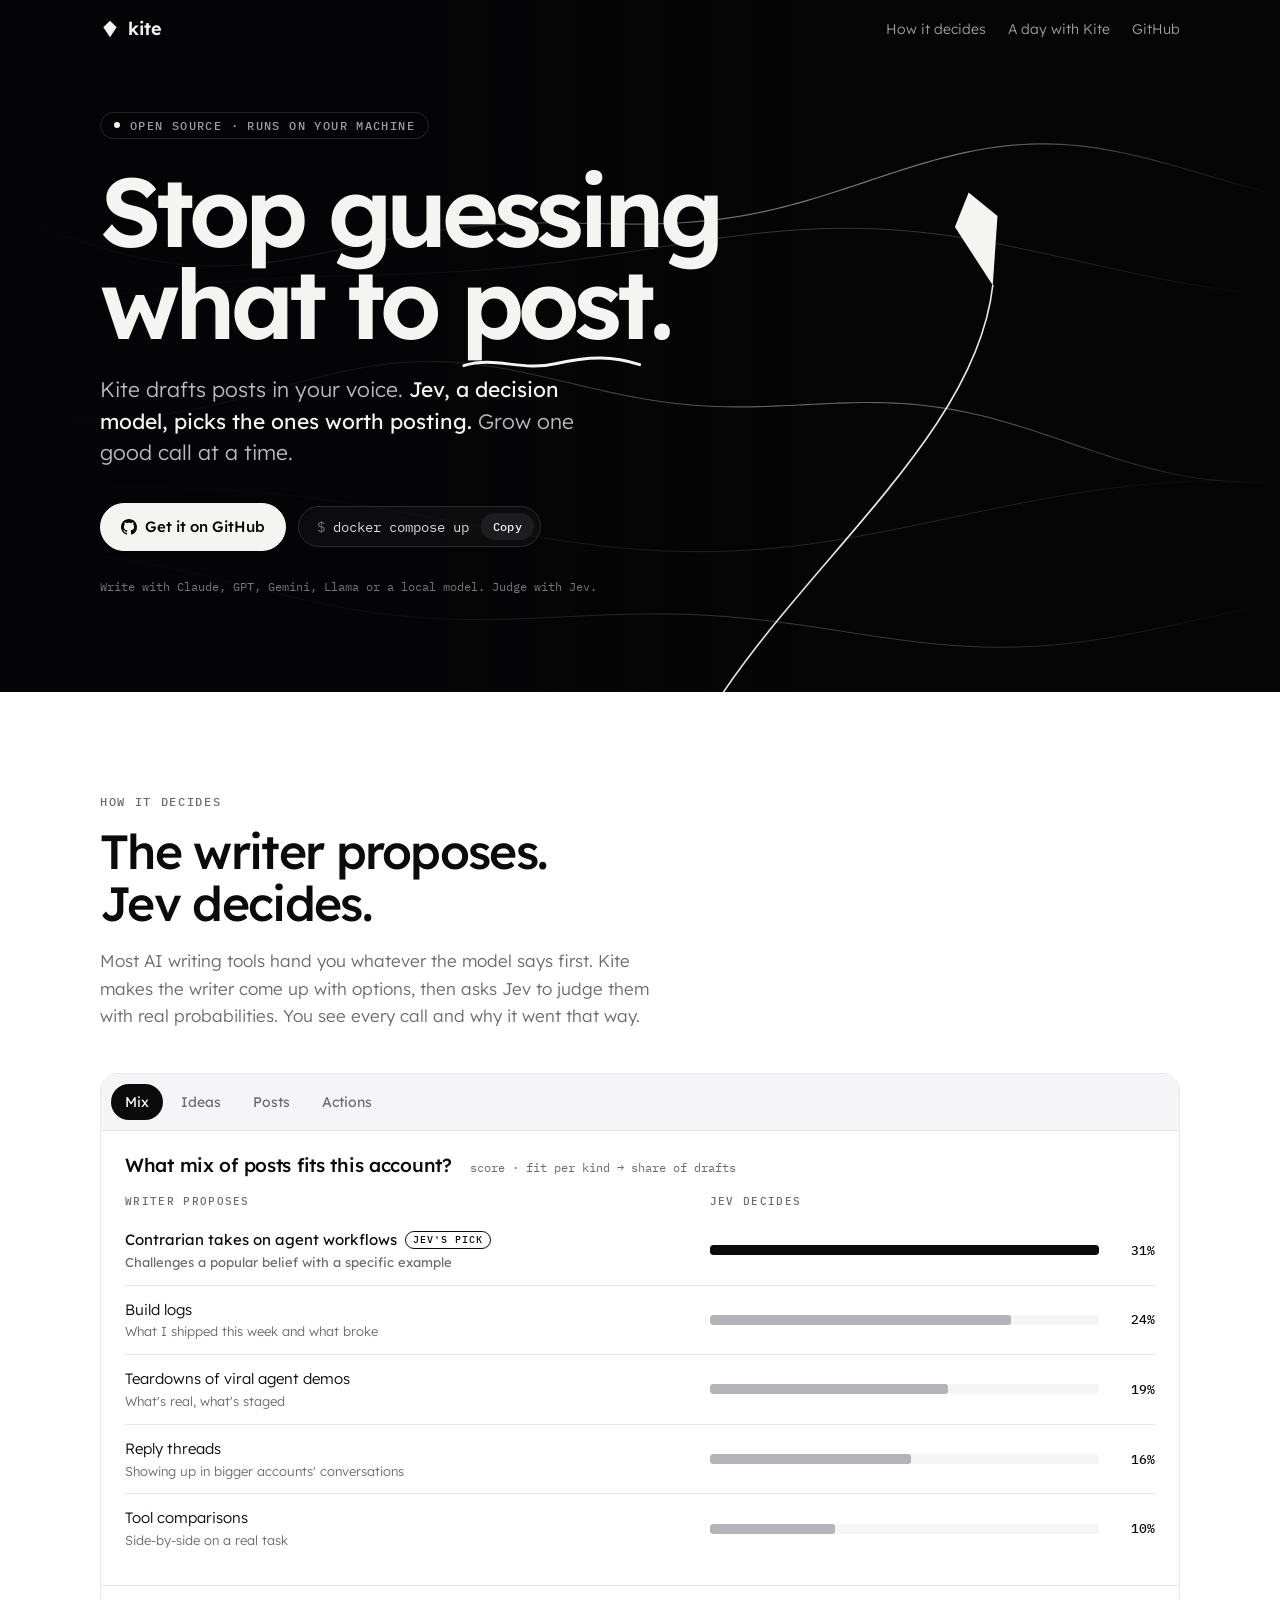
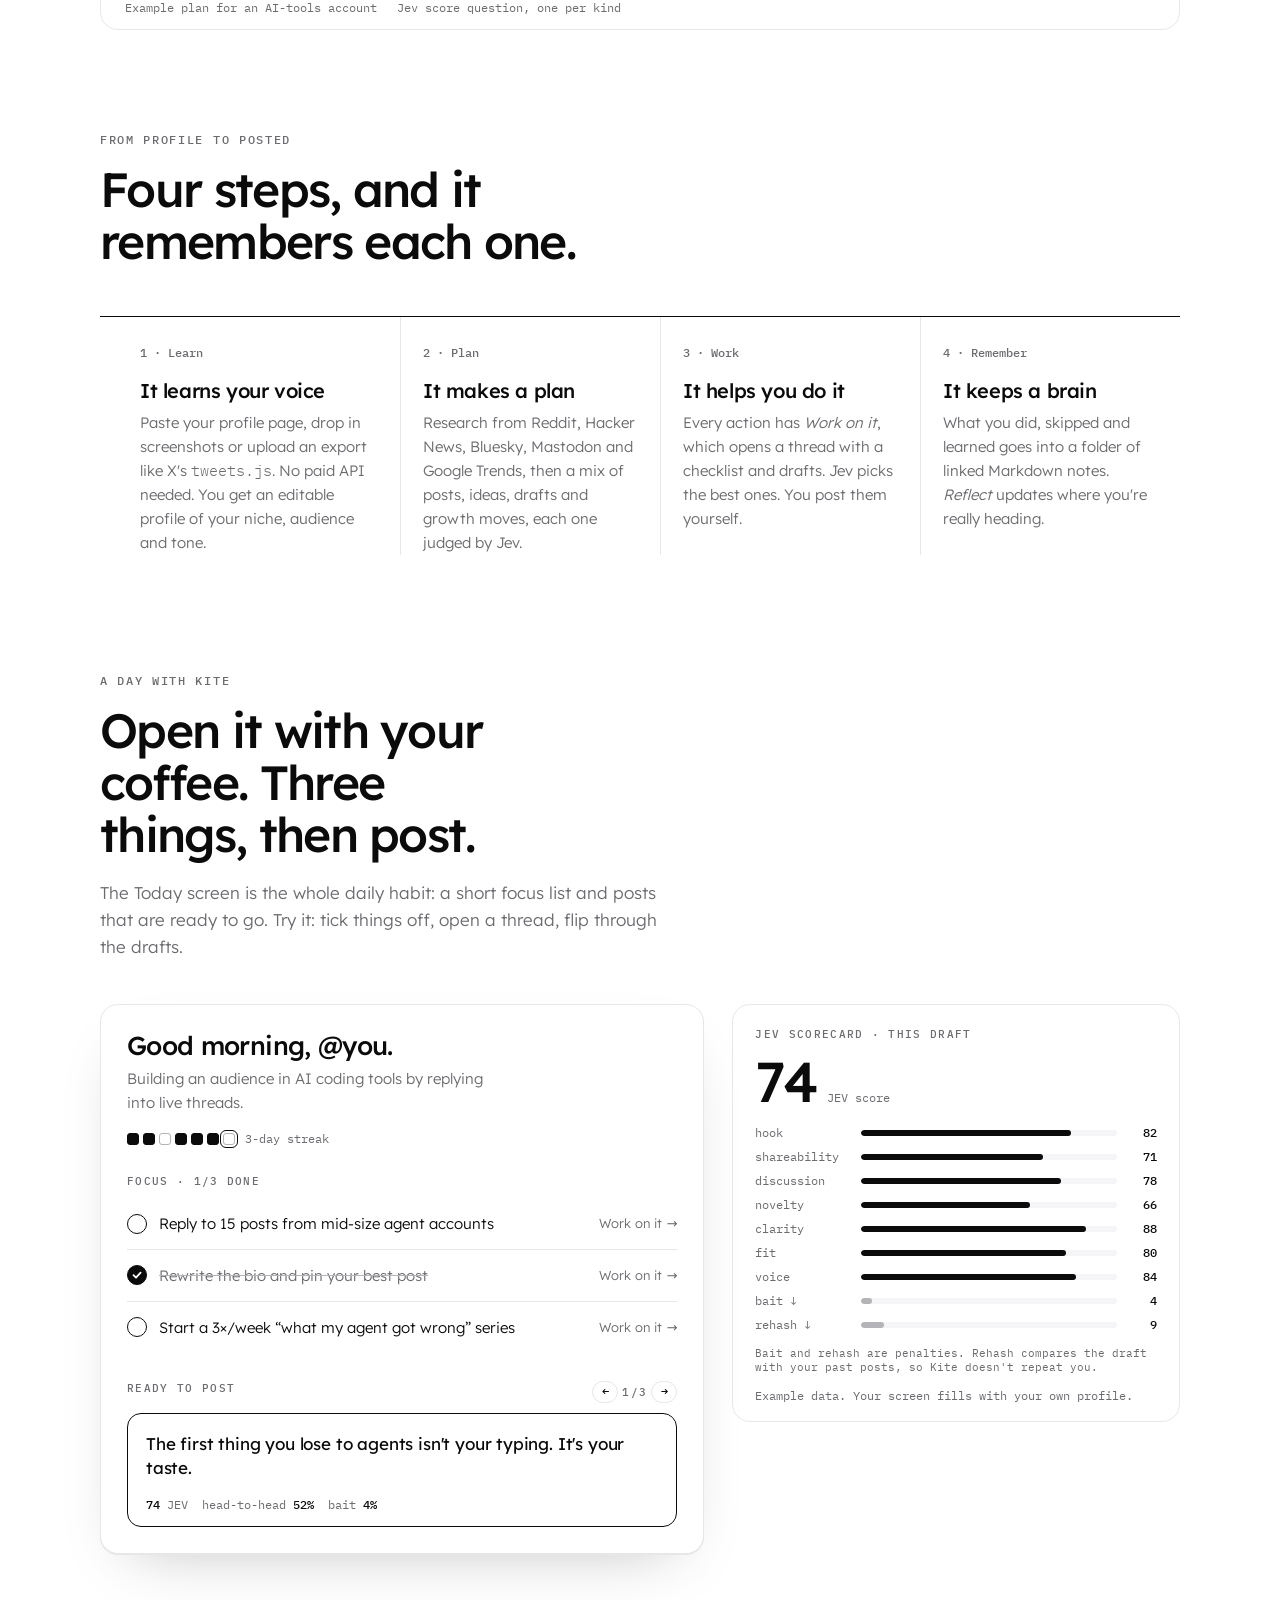
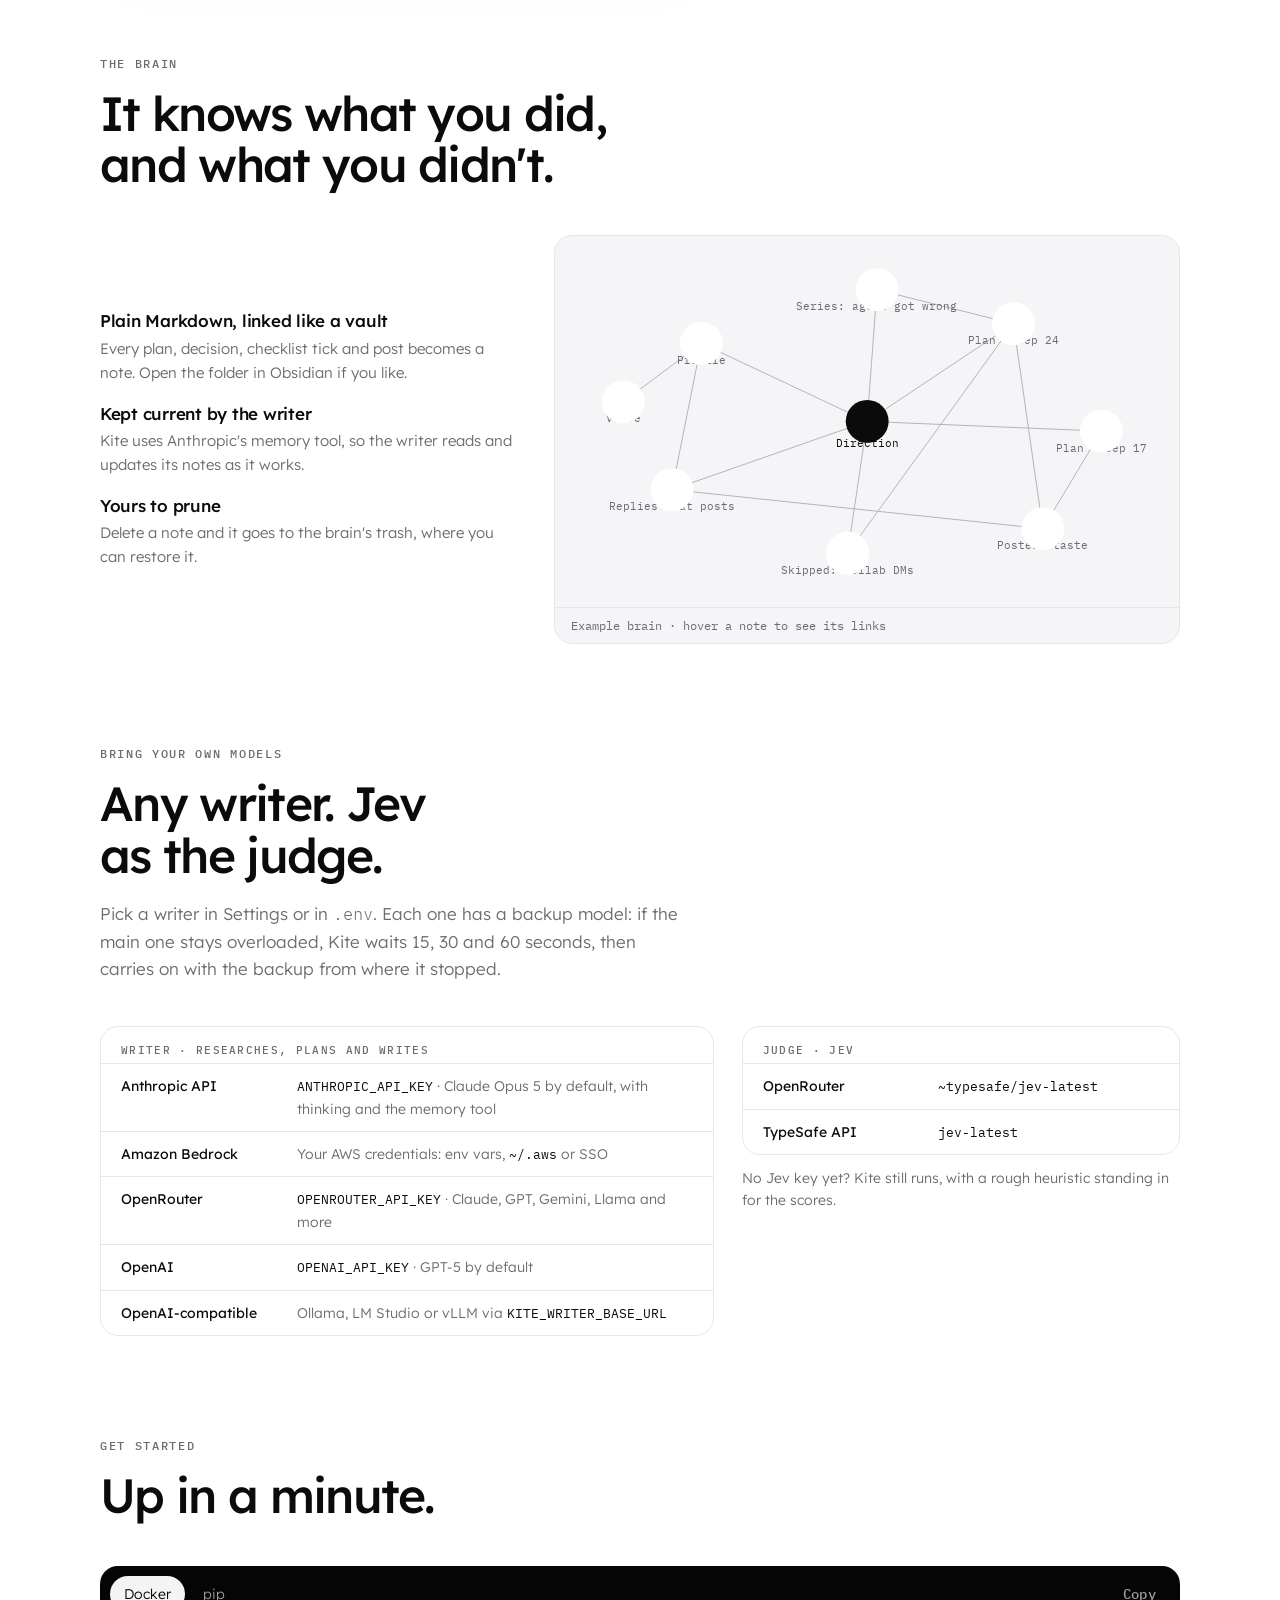
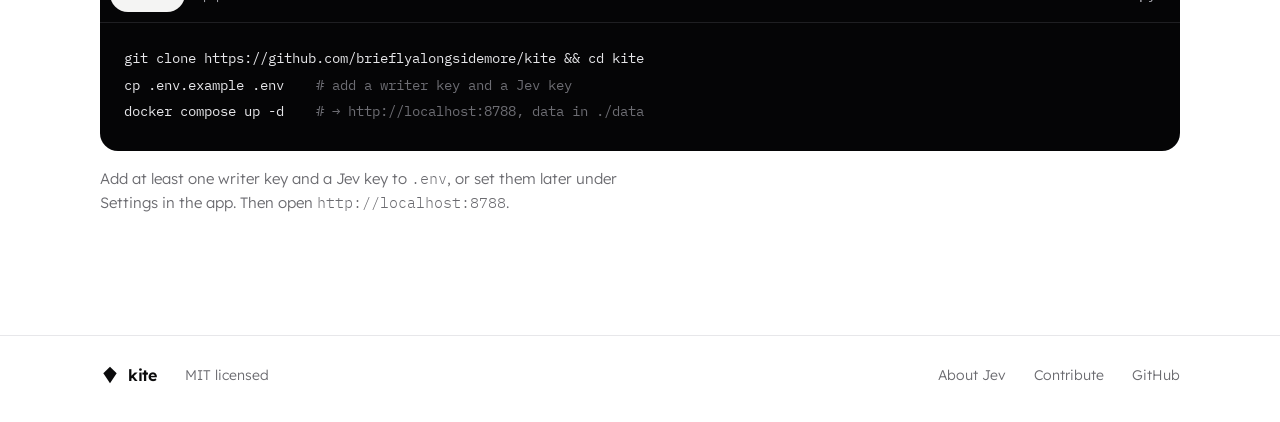
==== commit be8e2ef0: "Link the website at open-kite.vercel.app Share tags on the landing page, a links row under the READM" ====
--- a/docs/index.html
+++ b/docs/index.html
@@ -7,8 +7,8 @@
 <meta name="description" content="A local copilot for growing on social media. An LLM writes; Jev, TypeSafe's decision model, makes the calls.">
 <meta property="og:title" content="Kite">
 <meta property="og:description" content="Grow on social, one good call at a time. Open source, runs on your machine.">
-<meta property="og:image" content="https://brieflyalongsidemore.github.io/kite/social-preview.png">
-<meta property="og:url" content="https://brieflyalongsidemore.github.io/kite/">
+<meta property="og:image" content="https://open-kite.vercel.app/social-preview.png">
+<meta property="og:url" content="https://open-kite.vercel.app/">
 <meta name="twitter:card" content="summary_large_image">
 <link rel="icon" href="data:image/svg+xml,%3Csvg xmlns='http://www.w3.org/2000/svg' viewBox='0 0 24 24'%3E%3Cpath d='M12 2 20 10 12 22 4 10Z' fill='black'/%3E%3C/svg%3E">
 <link rel="preconnect" href="https://fonts.googleapis.com">
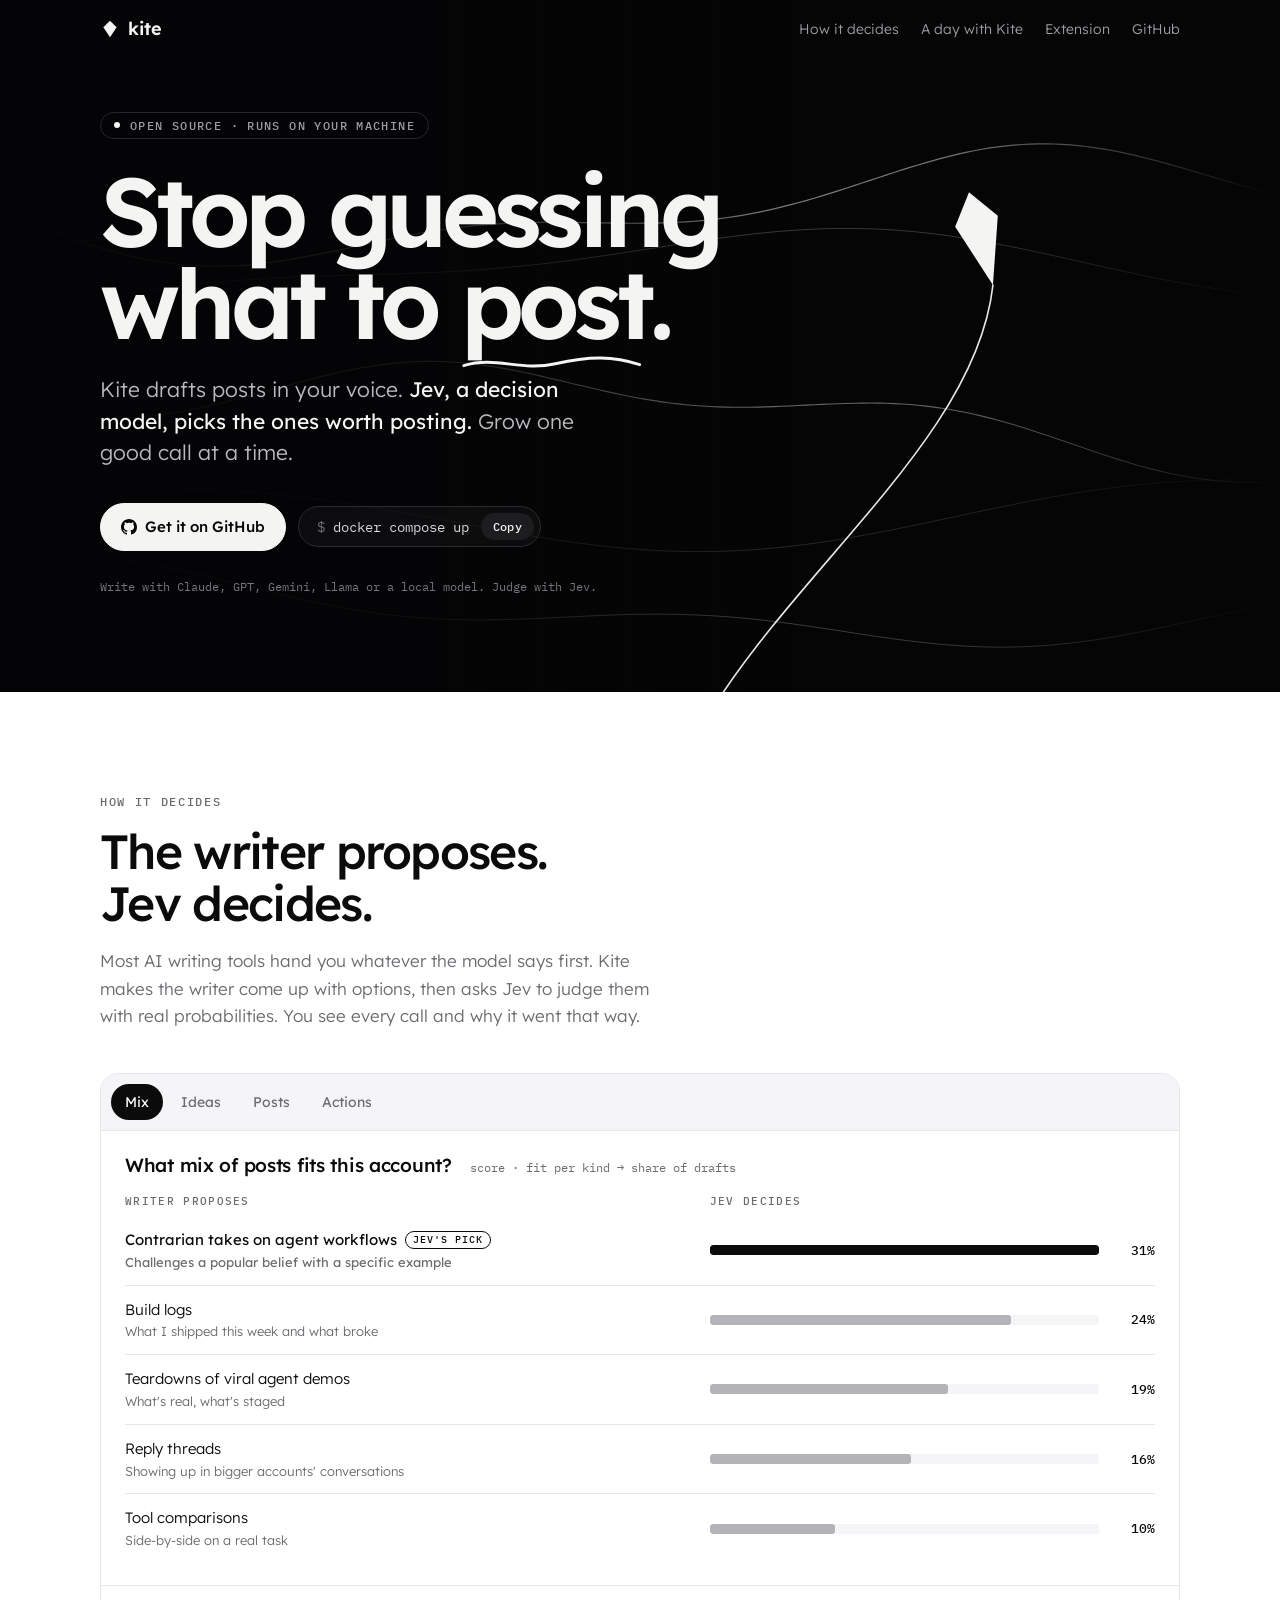
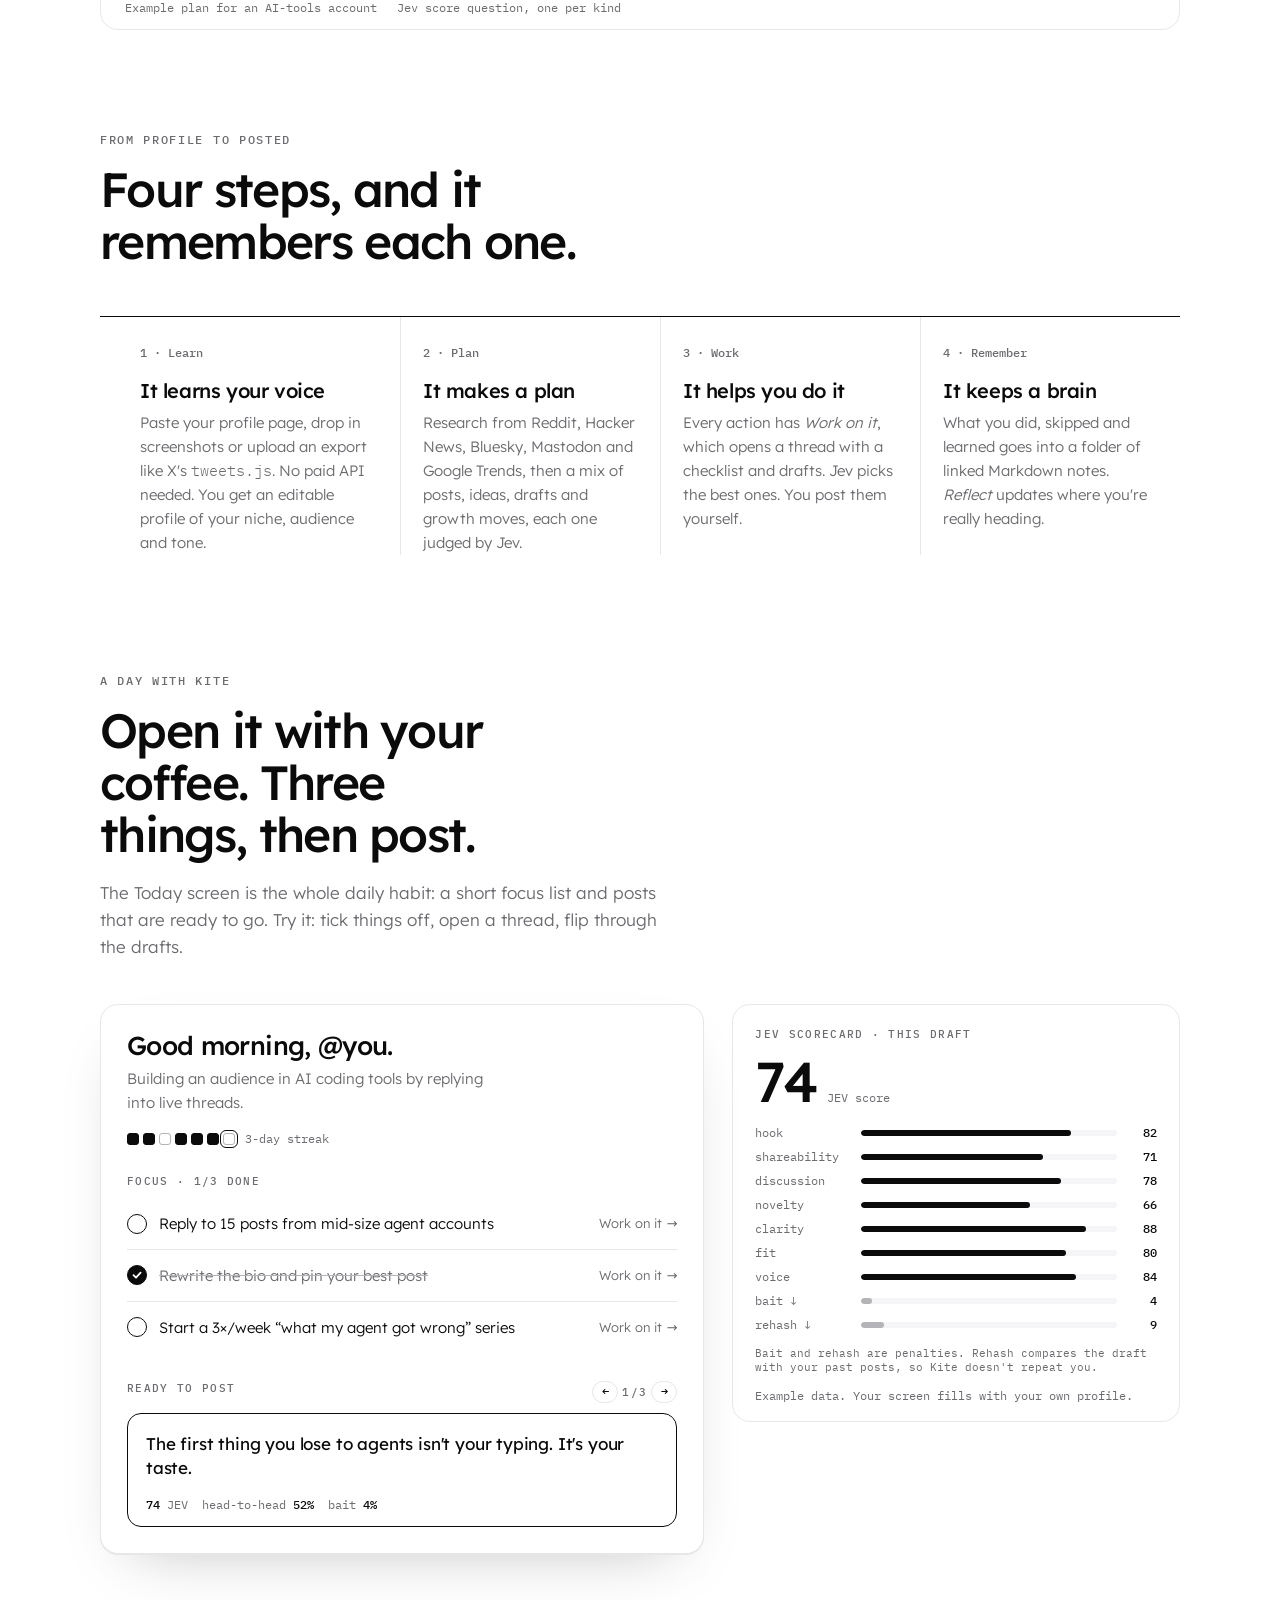
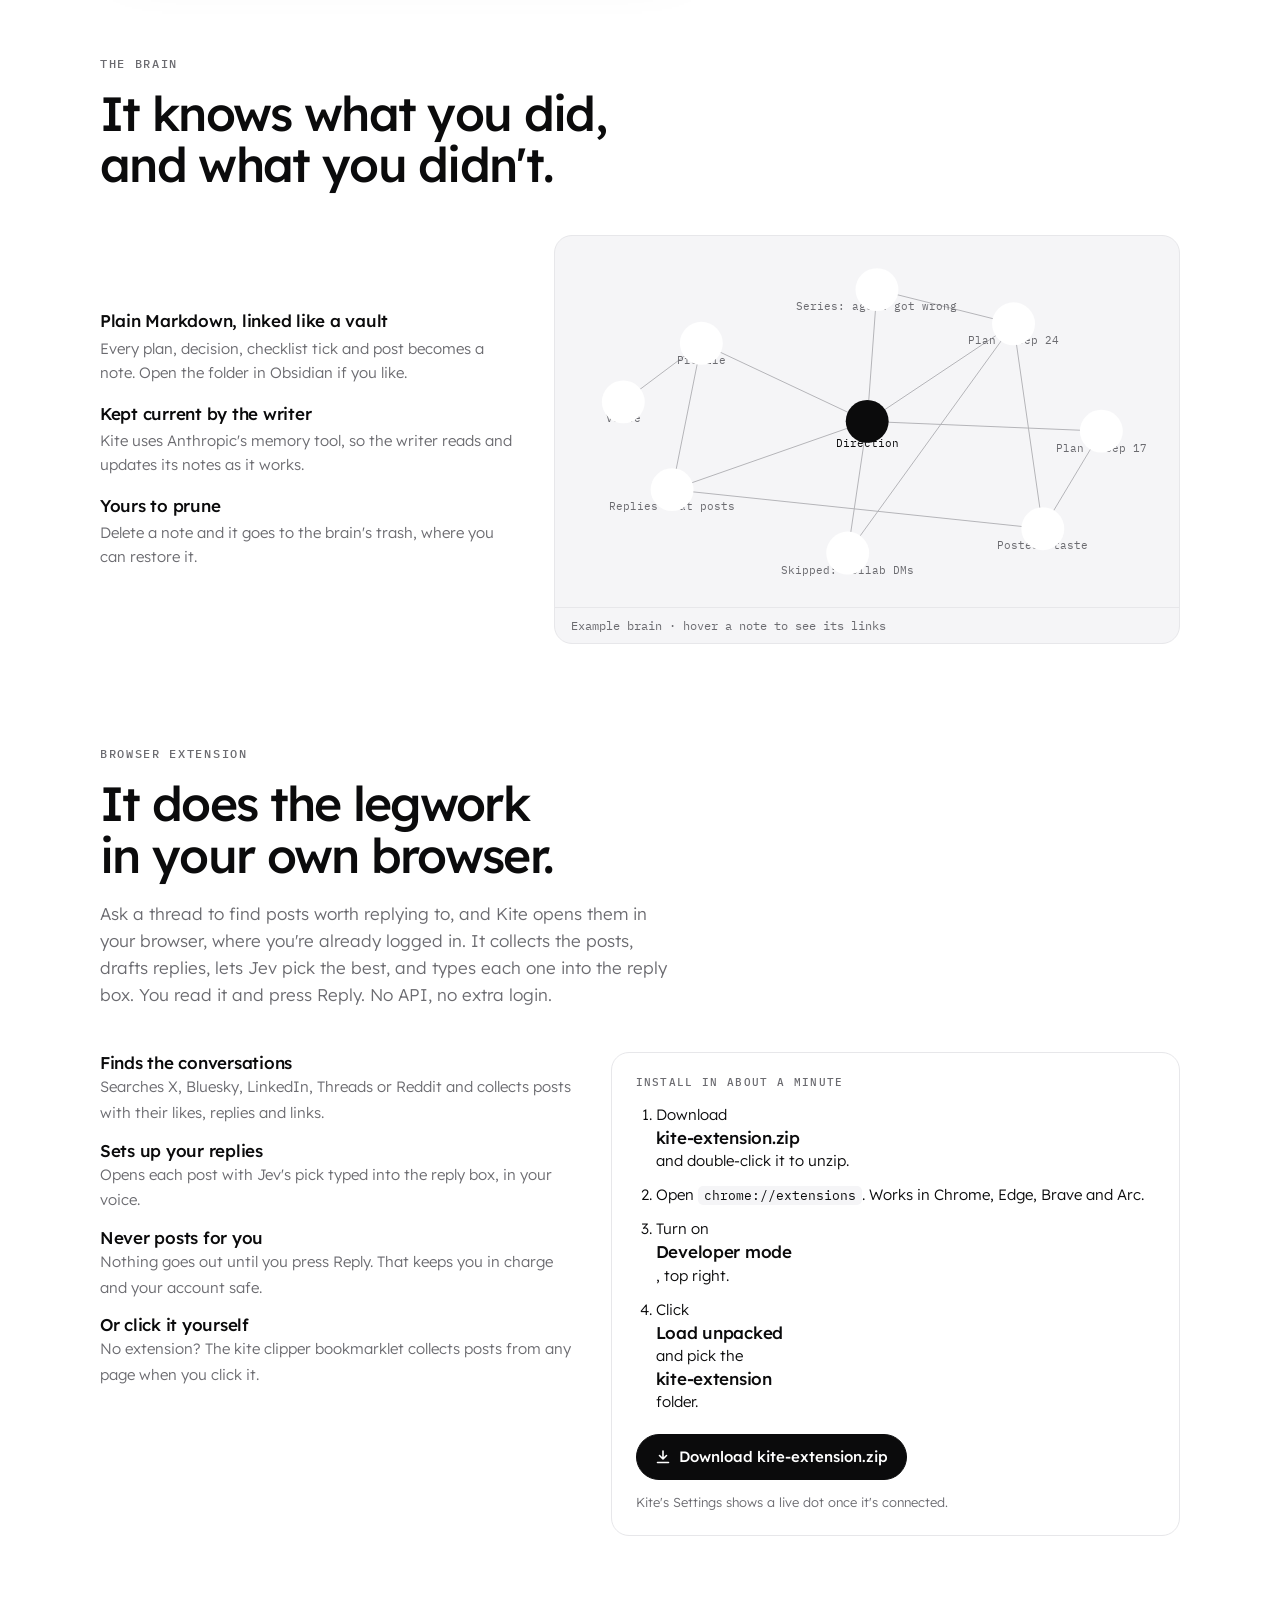
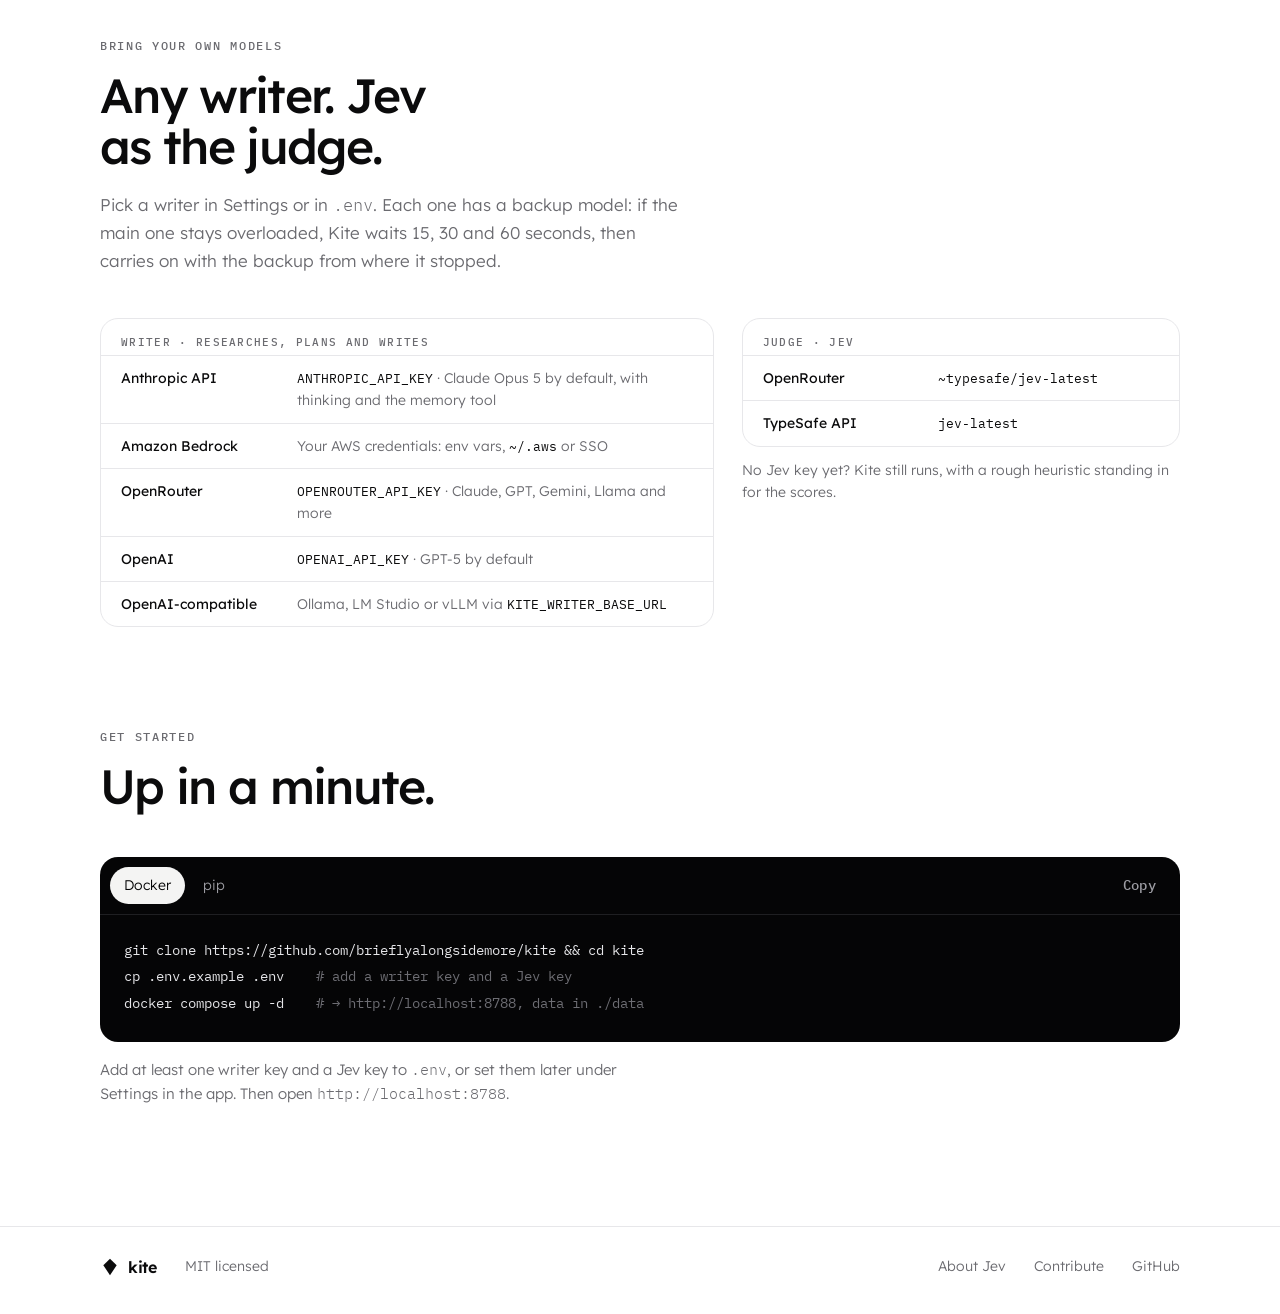
==== commit 3860fe18: "Show the browser extension on the landing page A section with install steps and a download of docs/k" ====
--- a/docs/index.html
+++ b/docs/index.html
@@ -178,6 +178,20 @@
 .graph g.node.hot text, .graph g.node.core text { fill: var(--fg); }
 .graph-cap { padding: 10px 16px; border-top: 1px solid var(--soft); font: 400 12px var(--mono); color: var(--dim); }
 
+/* browser extension */
+.ext { margin-top: 44px; display: grid; grid-template-columns: minmax(0, 1fr) minmax(0, 1.2fr); gap: 36px; align-items: start; }
+.ext ul { list-style: none; margin: 0; padding: 0; display: grid; gap: 14px; }
+.ext li b { display: block; font: 500 17px/1.3 var(--display); letter-spacing: -0.015em; }
+.ext li span { color: var(--dim); font-size: 15px; }
+.ext-card { border: 1px solid var(--soft); border-radius: 18px; padding: 22px 24px; }
+.ext-card h3 { margin: 0 0 14px; font: 500 11px var(--mono); text-transform: uppercase; letter-spacing: .12em; color: var(--dim); }
+.ext-card ol { margin: 0; padding-left: 20px; display: grid; gap: 10px; font-size: 15px; }
+.ext-card code { font: 400 13px var(--mono); background: var(--wash); border-radius: 5px; padding: 1px 6px; }
+.ext-actions { display: flex; flex-wrap: wrap; gap: 12px; align-items: center; margin-top: 20px; }
+.dl { display: inline-flex; align-items: center; gap: 8px; border-radius: 999px; padding: 10px 18px; font-weight: 500; font-size: 15px; text-decoration: none; background: var(--fg); color: var(--bg); border: 1px solid var(--fg); }
+.dl:hover { transform: translateY(-1px); }
+.ext-note { color: var(--dim); font-size: 13px; }
+
 /* providers */
 .prov { margin-top: 44px; display: grid; grid-template-columns: minmax(0, 1.4fr) minmax(0, 1fr); gap: 28px; }
 .table { border: 1px solid var(--soft); border-radius: 18px; overflow-x: auto; }
@@ -208,6 +222,7 @@
 .foot .sp { flex: 1; }
 
 @media (max-width: 900px) {
+  .ext { grid-template-columns: 1fr; }
   .demo-grid, .brain, .prov { grid-template-columns: 1fr; }
   .how { grid-template-columns: 1fr 1fr; }
   .how li:nth-child(3) { padding-left: 0; border-left: 0; }
@@ -247,6 +262,7 @@
       <div class="nav-links">
         <a href="#engine">How it decides</a>
         <a href="#today">A day with Kite</a>
+        <a href="#extension">Extension</a>
         <a class="gh" href="https://github.com/brieflyalongsidemore/kite">GitHub</a>
       </div>
     </nav>
@@ -360,6 +376,38 @@
           <svg id="graph" viewBox="0 0 640 380" role="img" aria-label="Example brain graph: Direction linked to Profile, plans, posts, skipped actions and lessons"></svg>
           <figcaption class="graph-cap">Example brain · hover a note to see its links</figcaption>
         </figure>
+      </div>
+    </div>
+  </section>
+
+  <!-- EXTENSION -->
+  <section class="s" id="extension" aria-labelledby="ext-h">
+    <div class="wrap">
+      <p class="eyebrow">Browser extension</p>
+      <h2 id="ext-h">It does the legwork in your own browser.</h2>
+      <p class="intro">Ask a thread to find posts worth replying to, and Kite opens them in your browser, where you're already logged in. It collects the posts, drafts replies, lets Jev pick the best, and types each one into the reply box. You read it and press Reply. No API, no extra login.</p>
+      <div class="ext">
+        <ul>
+          <li><b>Finds the conversations</b><span>Searches X, Bluesky, LinkedIn, Threads or Reddit and collects posts with their likes, replies and links.</span></li>
+          <li><b>Sets up your replies</b><span>Opens each post with Jev's pick typed into the reply box, in your voice.</span></li>
+          <li><b>Never posts for you</b><span>Nothing goes out until you press Reply. That keeps you in charge and your account safe.</span></li>
+          <li><b>Or click it yourself</b><span>No extension? The kite clipper bookmarklet collects posts from any page when you click it.</span></li>
+        </ul>
+        <div class="ext-card">
+          <h3>Install in about a minute</h3>
+          <ol>
+            <li>Download <b>kite-extension.zip</b> and double-click it to unzip.</li>
+            <li>Open <code>chrome://extensions</code>. Works in Chrome, Edge, Brave and Arc.</li>
+            <li>Turn on <b>Developer mode</b>, top right.</li>
+            <li>Click <b>Load unpacked</b> and pick the <b>kite-extension</b> folder.</li>
+          </ol>
+          <div class="ext-actions">
+            <a class="dl" href="kite-extension.zip" download>
+              <svg viewBox="0 0 16 16" width="16" height="16" aria-hidden="true"><path d="M8 2v8m0 0 3.5-3.5M8 10 4.5 6.5M2.5 13.5h11" fill="none" stroke="currentColor" stroke-width="1.6" stroke-linecap="round" stroke-linejoin="round"/></svg>
+              Download kite-extension.zip</a>
+            <span class="ext-note">Kite's Settings shows a live dot once it's connected.</span>
+          </div>
+        </div>
       </div>
     </div>
   </section>
